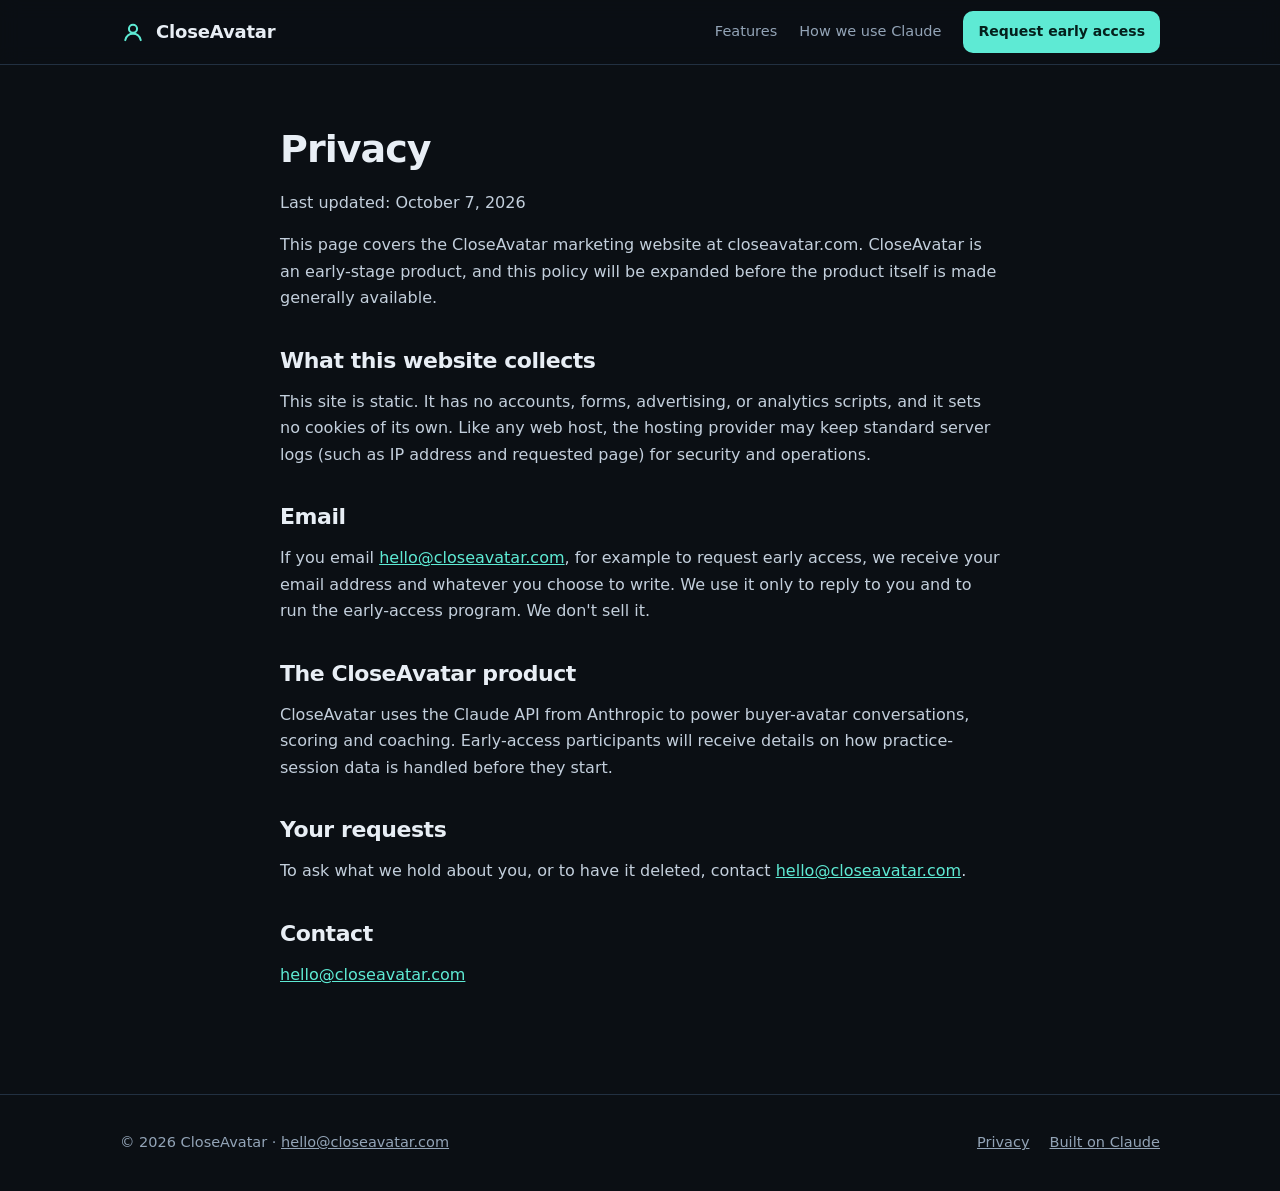
==== privacy.html @ 78d73f9f "Add CloseAvatar static marketing site Landing page, privacy page, styles, Pages workflow and deploy " ====
<!doctype html>
<html lang="en">
<head>
<meta charset="utf-8">
<meta name="viewport" content="width=device-width,initial-scale=1">
<title>Privacy — CloseAvatar</title>
<meta name="description" content="How CloseAvatar handles information on this website.">
<link rel="canonical" href="https://closeavatar.com/privacy.html">
<meta name="theme-color" content="#0b0f14">
<link rel="icon" href="/favicon.svg" type="image/svg+xml">
<meta property="og:type" content="website">
<meta property="og:title" content="Privacy — CloseAvatar">
<meta property="og:description" content="How CloseAvatar handles information on this website.">
<meta property="og:url" content="https://closeavatar.com/privacy.html">
<meta name="twitter:card" content="summary">
<link rel="stylesheet" href="/styles.css">
</head>
<body>
<a class="skip" href="#main">Skip to content</a>
<header class="nav"><div class="wrap">
  <a class="brand" href="/"><svg viewBox="0 0 32 32" aria-hidden="true"><circle cx="16" cy="12" r="5" fill="none" stroke="#5eead4" stroke-width="2.5"/><path d="M6.5 26c1-5 5-8 9.5-8s8.5 3 9.5 8" fill="none" stroke="#5eead4" stroke-width="2.5" stroke-linecap="round"/></svg>CloseAvatar</a>
  <nav aria-label="Primary">
    <a class="hide-sm" href="/#features">Features</a>
    <a class="hide-sm" href="/#claude">How we use Claude</a>
    <a class="btn sm" href="mailto:hello@closeavatar.com?subject=Early%20access%20request">Request early access</a>
  </nav>
</div></header>

<main id="main"><div class="wrap doc">
<h1>Privacy</h1>
<p>Last updated: October 7, 2026</p>
<p>This page covers the CloseAvatar marketing website at closeavatar.com. CloseAvatar is an early-stage product, and this policy will be expanded before the product itself is made generally available.</p>
<h2>What this website collects</h2>
<p>This site is static. It has no accounts, forms, advertising, or analytics scripts, and it sets no cookies of its own. Like any web host, the hosting provider may keep standard server logs (such as IP address and requested page) for security and operations.</p>
<h2>Email</h2>
<p>If you email <a href="mailto:hello@closeavatar.com">hello@closeavatar.com</a>, for example to request early access, we receive your email address and whatever you choose to write. We use it only to reply to you and to run the early-access program. We don't sell it.</p>
<h2>The CloseAvatar product</h2>
<p>CloseAvatar uses the Claude API from Anthropic to power buyer-avatar conversations, scoring and coaching. Early-access participants will receive details on how practice-session data is handled before they start.</p>
<h2>Your requests</h2>
<p>To ask what we hold about you, or to have it deleted, contact <a href="mailto:hello@closeavatar.com">hello@closeavatar.com</a>.</p>
<h2>Contact</h2>
<p><a href="mailto:hello@closeavatar.com">hello@closeavatar.com</a></p>
</div></main>
<footer><div class="wrap">
  <div>&copy; 2026 CloseAvatar &middot; <a href="mailto:hello@closeavatar.com">hello@closeavatar.com</a></div>
  <div class="links"><a href="/privacy.html">Privacy</a><a href="/#claude">Built on Claude</a></div>
</div></footer>
</body>
</html>
---- styles.css ----
:root{
  --bg:#0b0f14; --bg2:#10161e; --card:#141c26; --line:#223041;
  --text:#e8eef5; --muted:#93a4b7; --accent:#5eead4; --accent2:#f5b86b; --warn:#fb7185;
  --radius:14px; --max:1080px;
}
*{box-sizing:border-box}
html{scroll-behavior:smooth}
body{margin:0;background:var(--bg);color:var(--text);font:16px/1.65 system-ui,-apple-system,"Segoe UI",Roboto,Helvetica,Arial,sans-serif;-webkit-font-smoothing:antialiased}
a{color:var(--accent)}
.wrap{max-width:var(--max);margin:0 auto;padding:0 20px}
.skip{position:absolute;left:-999px}.skip:focus{left:12px;top:12px;background:#fff;color:#000;padding:8px 12px;z-index:99;border-radius:6px}

header.nav{position:sticky;top:0;z-index:10;background:rgba(11,15,20,.85);backdrop-filter:blur(10px);border-bottom:1px solid var(--line)}
.nav .wrap{display:flex;align-items:center;justify-content:space-between;height:64px;gap:16px}
.brand{display:flex;align-items:center;gap:10px;font-weight:700;letter-spacing:-.01em;color:var(--text);text-decoration:none;font-size:18px}
.brand svg{width:26px;height:26px}
.nav nav{display:flex;align-items:center;gap:22px}
.nav nav a{color:var(--muted);text-decoration:none;font-size:14.5px}
.nav nav a:hover{color:var(--text)}
.nav nav a.btn,.nav nav a.btn:hover{color:#04201c}

.btn{display:inline-block;background:var(--accent);color:#04201c;font-weight:600;padding:12px 20px;border-radius:10px;text-decoration:none;border:1px solid transparent;transition:transform .12s,filter .12s}
.btn:hover{filter:brightness(1.08);transform:translateY(-1px)}
.btn.ghost{background:transparent;color:var(--text);border-color:var(--line)}
.btn.ghost:hover{border-color:var(--muted)}
.btn.sm{padding:8px 14px;font-size:14px}

.hero{padding:88px 0 64px;background:radial-gradient(900px 400px at 75% -10%,rgba(94,234,212,.12),transparent 60%)}
.hero .wrap{display:grid;grid-template-columns:1.05fr .95fr;gap:48px;align-items:center}
.eyebrow{display:inline-block;font-size:13px;color:var(--accent);border:1px solid rgba(94,234,212,.35);padding:4px 12px;border-radius:99px;margin-bottom:20px}
h1{font-size:clamp(34px,5.2vw,54px);line-height:1.08;letter-spacing:-.025em;margin:0 0 20px}
h1 em{font-style:normal;color:var(--accent)}
.lede{font-size:18.5px;color:var(--muted);max-width:34em;margin:0 0 30px}
.cta-row{display:flex;gap:12px;flex-wrap:wrap}
.fine{font-size:13.5px;color:var(--muted);margin-top:16px}

.chat{background:var(--card);border:1px solid var(--line);border-radius:var(--radius);padding:18px;box-shadow:0 20px 60px rgba(0,0,0,.45)}
.chat-head{display:flex;justify-content:space-between;align-items:center;font-size:12.5px;color:var(--muted);padding-bottom:12px;border-bottom:1px solid var(--line);margin-bottom:14px}
.chat-head b{color:var(--text)}
.msg{max-width:88%;padding:10px 14px;border-radius:12px;font-size:14.5px;line-height:1.5;margin:0 0 10px}
.msg small{display:block;font-size:11px;letter-spacing:.06em;text-transform:uppercase;opacity:.7;margin-bottom:2px}
.msg.buyer{background:#1c2836;border-top-left-radius:4px}
.msg.rep{background:rgba(94,234,212,.14);margin-left:auto;border-top-right-radius:4px}
.coach{border:1px dashed rgba(245,184,107,.5);background:rgba(245,184,107,.07);border-radius:10px;padding:10px 14px;font-size:13.5px;color:#f3d9b4;margin-top:6px}
.coach b{color:var(--accent2)}

section{padding:80px 0}
section.alt{background:var(--bg2);border-top:1px solid var(--line);border-bottom:1px solid var(--line)}
.kicker{color:var(--accent);font-size:13px;font-weight:600;letter-spacing:.08em;text-transform:uppercase}
h2{font-size:clamp(28px,3.6vw,38px);line-height:1.15;letter-spacing:-.02em;margin:8px 0 14px}
.sub{color:var(--muted);max-width:40em;margin:0 0 40px;font-size:17.5px}
.grid3{display:grid;grid-template-columns:repeat(3,1fr);gap:20px}
.card{background:var(--card);border:1px solid var(--line);border-radius:var(--radius);padding:26px}
.card h3{margin:14px 0 8px;font-size:19px;letter-spacing:-.01em}
.card p{margin:0;color:var(--muted);font-size:15.5px}
.card ul{margin:14px 0 0;padding-left:18px;color:var(--muted);font-size:14.5px}
.ico{width:40px;height:40px;border-radius:10px;background:rgba(94,234,212,.12);display:grid;place-items:center;color:var(--accent)}
.ico svg{width:22px;height:22px}

.steps{display:grid;gap:18px;counter-reset:s}
.step{display:grid;grid-template-columns:56px 1fr;gap:20px;background:var(--card);border:1px solid var(--line);border-radius:var(--radius);padding:24px}
.step::before{counter-increment:s;content:counter(s);width:44px;height:44px;border-radius:50%;background:var(--accent);color:#04201c;font-weight:700;display:grid;place-items:center;font-size:18px}
.step h3{margin:2px 0 6px;font-size:19px}
.step p{margin:0;color:var(--muted)}
.note{margin-top:28px;color:var(--muted);font-size:15px;border-left:3px solid var(--accent);padding-left:16px;max-width:46em}

.loop{display:flex;flex-wrap:wrap;gap:10px;align-items:center;margin-top:28px}
.pill{border:1px solid var(--line);background:var(--card);padding:6px 14px;border-radius:99px;font-size:14px;color:var(--muted)}
.arrow{color:var(--accent)}

.cta{text-align:center;padding:96px 0;background:radial-gradient(700px 300px at 50% 0,rgba(94,234,212,.13),transparent 70%)}
.cta p{color:var(--muted);max-width:34em;margin:0 auto 28px;font-size:18px}

footer{border-top:1px solid var(--line);padding:36px 0;color:var(--muted);font-size:14.5px}
footer .wrap{display:flex;justify-content:space-between;gap:20px;flex-wrap:wrap}
footer a{color:var(--muted)}footer a:hover{color:var(--text)}
footer .links{display:flex;gap:20px}

.doc{padding:64px 0 90px;max-width:720px}
.doc h1{font-size:38px}
.doc h2{font-size:22px;margin-top:36px}
.doc p,.doc li{color:#c3cfdc}

@media (max-width:860px){
  .hero .wrap{grid-template-columns:1fr}
  .grid3{grid-template-columns:1fr}
  .nav nav a.hide-sm{display:none}
  section{padding:60px 0}.hero{padding:56px 0 40px}
  .step{grid-template-columns:1fr}
}
@media (prefers-reduced-motion:reduce){html{scroll-behavior:auto}.btn{transition:none}}
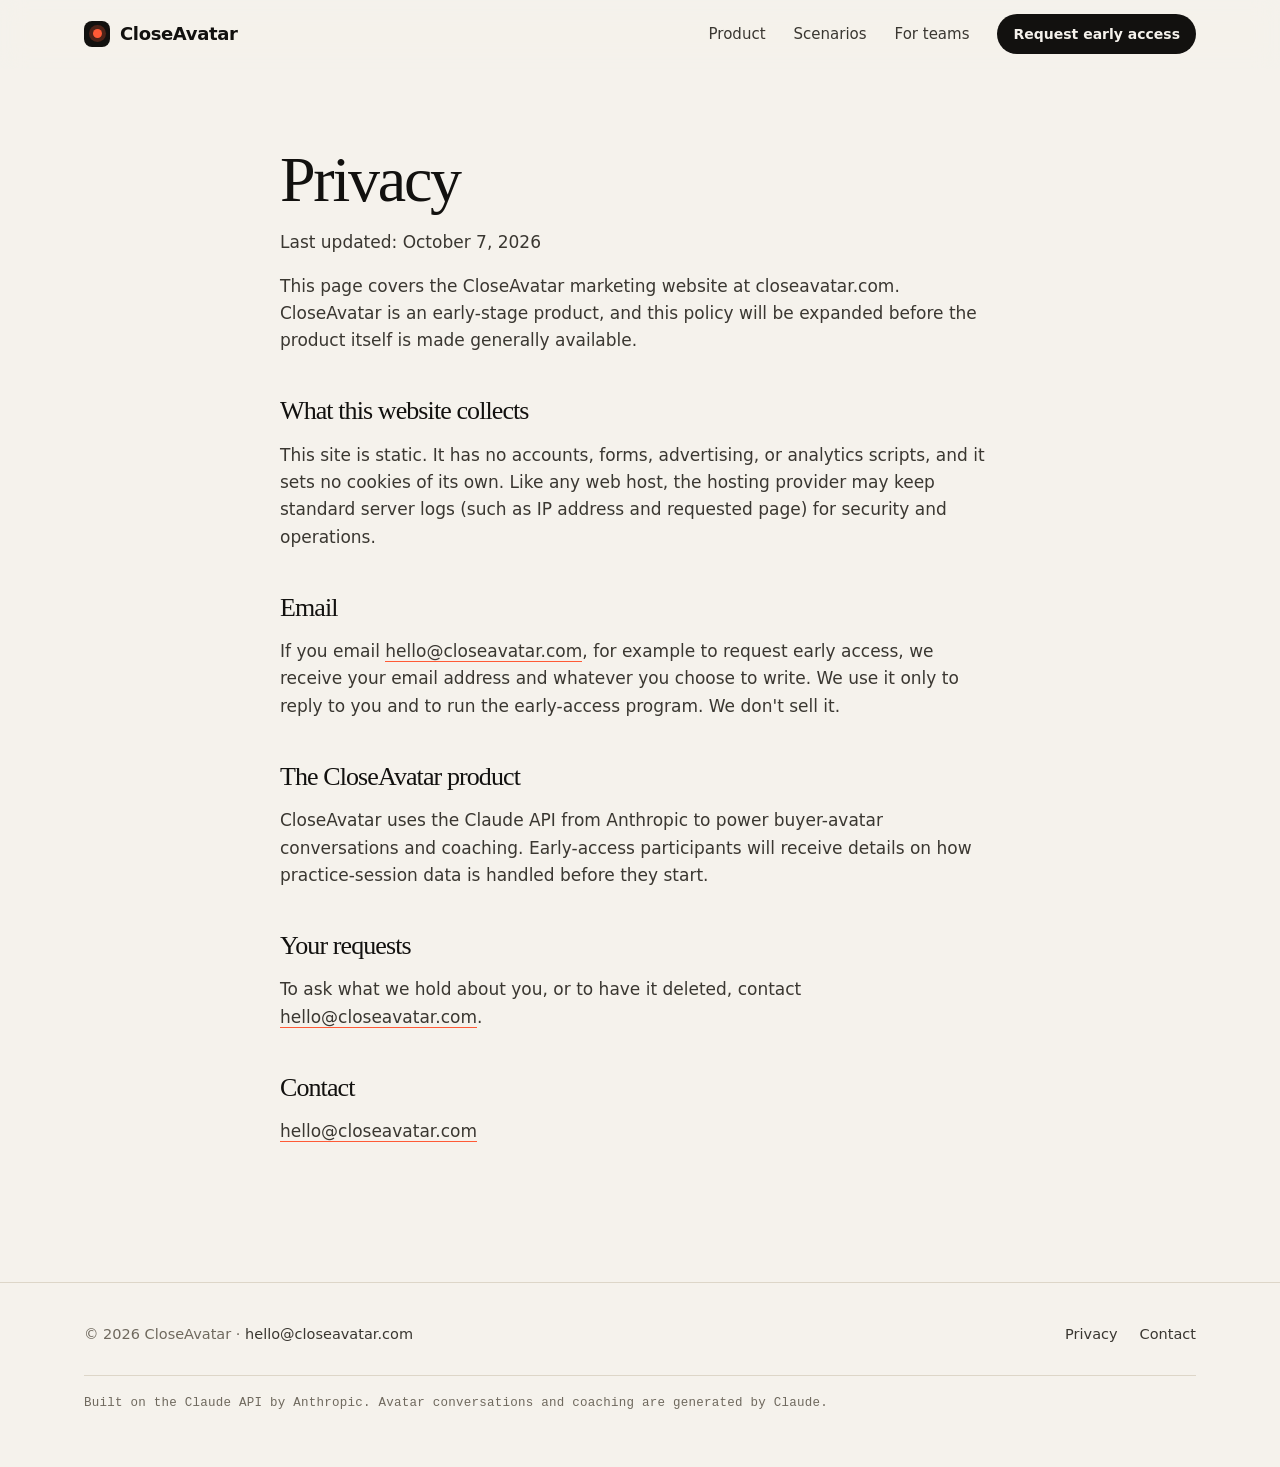
==== commit 535850a4: "Redesign landing page as premium B2B SaaS product page Sample-conversation product UI, pain/moment s" ====
--- a/privacy.html
+++ b/privacy.html
@@ -6,7 +6,7 @@
 <title>Privacy — CloseAvatar</title>
 <meta name="description" content="How CloseAvatar handles information on this website.">
 <link rel="canonical" href="https://closeavatar.com/privacy.html">
-<meta name="theme-color" content="#0b0f14">
+<meta name="theme-color" content="#f5f2ec">
 <link rel="icon" href="/favicon.svg" type="image/svg+xml">
 <meta property="og:type" content="website">
 <meta property="og:title" content="Privacy — CloseAvatar">
@@ -18,10 +18,11 @@
 <body>
 <a class="skip" href="#main">Skip to content</a>
 <header class="nav"><div class="wrap">
-  <a class="brand" href="/"><svg viewBox="0 0 32 32" aria-hidden="true"><circle cx="16" cy="12" r="5" fill="none" stroke="#5eead4" stroke-width="2.5"/><path d="M6.5 26c1-5 5-8 9.5-8s8.5 3 9.5 8" fill="none" stroke="#5eead4" stroke-width="2.5" stroke-linecap="round"/></svg>CloseAvatar</a>
+  <a class="brand" href="/"><span class="mark"><i></i></span>CloseAvatar</a>
   <nav aria-label="Primary">
-    <a class="hide-sm" href="/#features">Features</a>
-    <a class="hide-sm" href="/#claude">How we use Claude</a>
+    <a href="/#product">Product</a>
+    <a href="/#scenarios">Scenarios</a>
+    <a href="/#teams">For teams</a>
     <a class="btn sm" href="mailto:hello@closeavatar.com?subject=Early%20access%20request">Request early access</a>
   </nav>
 </div></header>
@@ -35,7 +36,7 @@
 <h2>Email</h2>
 <p>If you email <a href="mailto:hello@closeavatar.com">hello@closeavatar.com</a>, for example to request early access, we receive your email address and whatever you choose to write. We use it only to reply to you and to run the early-access program. We don't sell it.</p>
 <h2>The CloseAvatar product</h2>
-<p>CloseAvatar uses the Claude API from Anthropic to power buyer-avatar conversations, scoring and coaching. Early-access participants will receive details on how practice-session data is handled before they start.</p>
+<p>CloseAvatar uses the Claude API from Anthropic to power buyer-avatar conversations and coaching. Early-access participants will receive details on how practice-session data is handled before they start.</p>
 <h2>Your requests</h2>
 <p>To ask what we hold about you, or to have it deleted, contact <a href="mailto:hello@closeavatar.com">hello@closeavatar.com</a>.</p>
 <h2>Contact</h2>
@@ -43,7 +44,8 @@
 </div></main>
 <footer><div class="wrap">
   <div>&copy; 2026 CloseAvatar &middot; <a href="mailto:hello@closeavatar.com">hello@closeavatar.com</a></div>
-  <div class="links"><a href="/privacy.html">Privacy</a><a href="/#claude">Built on Claude</a></div>
+  <div class="links"><a href="/privacy.html">Privacy</a><a href="mailto:hello@closeavatar.com">Contact</a></div>
+  <div class="tech">Built on the Claude API by Anthropic. Avatar conversations and coaching are generated by Claude.</div>
 </div></footer>
 </body>
 </html>
--- a/styles.css
+++ b/styles.css
@@ -1,91 +1,205 @@
 :root{
-  --bg:#0b0f14; --bg2:#10161e; --card:#141c26; --line:#223041;
-  --text:#e8eef5; --muted:#93a4b7; --accent:#5eead4; --accent2:#f5b86b; --warn:#fb7185;
-  --radius:14px; --max:1080px;
+  --paper:#f5f2ec; --paper2:#ece7dd; --ink:#12110f; --ink2:#3a3731; --muted:#6f695e; --line:#ddd6c8;
+  --hot:#ff5a36; --hot-d:#e2431f;
+  --night:#0e1311; --night2:#151c19; --nline:#26312c; --ntext:#e9efe9; --nmute:#8fa097; --mint:#7ef0c6; --amber:#ffc46b; --rose:#ff8a80;
+  --serif:ui-serif,"Iowan Old Style","Palatino Linotype",Palatino,Georgia,serif;
+  --sans:ui-sans-serif,system-ui,-apple-system,"Segoe UI",Roboto,Helvetica,Arial,sans-serif;
+  --mono:ui-monospace,SFMono-Regular,Menlo,Consolas,monospace;
+  --max:1160px;
 }
 *{box-sizing:border-box}
 html{scroll-behavior:smooth}
-body{margin:0;background:var(--bg);color:var(--text);font:16px/1.65 system-ui,-apple-system,"Segoe UI",Roboto,Helvetica,Arial,sans-serif;-webkit-font-smoothing:antialiased}
-a{color:var(--accent)}
-.wrap{max-width:var(--max);margin:0 auto;padding:0 20px}
-.skip{position:absolute;left:-999px}.skip:focus{left:12px;top:12px;background:#fff;color:#000;padding:8px 12px;z-index:99;border-radius:6px}
-
-header.nav{position:sticky;top:0;z-index:10;background:rgba(11,15,20,.85);backdrop-filter:blur(10px);border-bottom:1px solid var(--line)}
-.nav .wrap{display:flex;align-items:center;justify-content:space-between;height:64px;gap:16px}
-.brand{display:flex;align-items:center;gap:10px;font-weight:700;letter-spacing:-.01em;color:var(--text);text-decoration:none;font-size:18px}
-.brand svg{width:26px;height:26px}
-.nav nav{display:flex;align-items:center;gap:22px}
-.nav nav a{color:var(--muted);text-decoration:none;font-size:14.5px}
-.nav nav a:hover{color:var(--text)}
-.nav nav a.btn,.nav nav a.btn:hover{color:#04201c}
-
-.btn{display:inline-block;background:var(--accent);color:#04201c;font-weight:600;padding:12px 20px;border-radius:10px;text-decoration:none;border:1px solid transparent;transition:transform .12s,filter .12s}
-.btn:hover{filter:brightness(1.08);transform:translateY(-1px)}
-.btn.ghost{background:transparent;color:var(--text);border-color:var(--line)}
-.btn.ghost:hover{border-color:var(--muted)}
-.btn.sm{padding:8px 14px;font-size:14px}
-
-.hero{padding:88px 0 64px;background:radial-gradient(900px 400px at 75% -10%,rgba(94,234,212,.12),transparent 60%)}
-.hero .wrap{display:grid;grid-template-columns:1.05fr .95fr;gap:48px;align-items:center}
-.eyebrow{display:inline-block;font-size:13px;color:var(--accent);border:1px solid rgba(94,234,212,.35);padding:4px 12px;border-radius:99px;margin-bottom:20px}
-h1{font-size:clamp(34px,5.2vw,54px);line-height:1.08;letter-spacing:-.025em;margin:0 0 20px}
-h1 em{font-style:normal;color:var(--accent)}
-.lede{font-size:18.5px;color:var(--muted);max-width:34em;margin:0 0 30px}
-.cta-row{display:flex;gap:12px;flex-wrap:wrap}
-.fine{font-size:13.5px;color:var(--muted);margin-top:16px}
-
-.chat{background:var(--card);border:1px solid var(--line);border-radius:var(--radius);padding:18px;box-shadow:0 20px 60px rgba(0,0,0,.45)}
-.chat-head{display:flex;justify-content:space-between;align-items:center;font-size:12.5px;color:var(--muted);padding-bottom:12px;border-bottom:1px solid var(--line);margin-bottom:14px}
-.chat-head b{color:var(--text)}
-.msg{max-width:88%;padding:10px 14px;border-radius:12px;font-size:14.5px;line-height:1.5;margin:0 0 10px}
-.msg small{display:block;font-size:11px;letter-spacing:.06em;text-transform:uppercase;opacity:.7;margin-bottom:2px}
-.msg.buyer{background:#1c2836;border-top-left-radius:4px}
-.msg.rep{background:rgba(94,234,212,.14);margin-left:auto;border-top-right-radius:4px}
-.coach{border:1px dashed rgba(245,184,107,.5);background:rgba(245,184,107,.07);border-radius:10px;padding:10px 14px;font-size:13.5px;color:#f3d9b4;margin-top:6px}
-.coach b{color:var(--accent2)}
-
-section{padding:80px 0}
-section.alt{background:var(--bg2);border-top:1px solid var(--line);border-bottom:1px solid var(--line)}
-.kicker{color:var(--accent);font-size:13px;font-weight:600;letter-spacing:.08em;text-transform:uppercase}
-h2{font-size:clamp(28px,3.6vw,38px);line-height:1.15;letter-spacing:-.02em;margin:8px 0 14px}
-.sub{color:var(--muted);max-width:40em;margin:0 0 40px;font-size:17.5px}
-.grid3{display:grid;grid-template-columns:repeat(3,1fr);gap:20px}
-.card{background:var(--card);border:1px solid var(--line);border-radius:var(--radius);padding:26px}
-.card h3{margin:14px 0 8px;font-size:19px;letter-spacing:-.01em}
-.card p{margin:0;color:var(--muted);font-size:15.5px}
-.card ul{margin:14px 0 0;padding-left:18px;color:var(--muted);font-size:14.5px}
-.ico{width:40px;height:40px;border-radius:10px;background:rgba(94,234,212,.12);display:grid;place-items:center;color:var(--accent)}
-.ico svg{width:22px;height:22px}
-
-.steps{display:grid;gap:18px;counter-reset:s}
-.step{display:grid;grid-template-columns:56px 1fr;gap:20px;background:var(--card);border:1px solid var(--line);border-radius:var(--radius);padding:24px}
-.step::before{counter-increment:s;content:counter(s);width:44px;height:44px;border-radius:50%;background:var(--accent);color:#04201c;font-weight:700;display:grid;place-items:center;font-size:18px}
-.step h3{margin:2px 0 6px;font-size:19px}
-.step p{margin:0;color:var(--muted)}
-.note{margin-top:28px;color:var(--muted);font-size:15px;border-left:3px solid var(--accent);padding-left:16px;max-width:46em}
-
-.loop{display:flex;flex-wrap:wrap;gap:10px;align-items:center;margin-top:28px}
-.pill{border:1px solid var(--line);background:var(--card);padding:6px 14px;border-radius:99px;font-size:14px;color:var(--muted)}
-.arrow{color:var(--accent)}
-
-.cta{text-align:center;padding:96px 0;background:radial-gradient(700px 300px at 50% 0,rgba(94,234,212,.13),transparent 70%)}
-.cta p{color:var(--muted);max-width:34em;margin:0 auto 28px;font-size:18px}
-
-footer{border-top:1px solid var(--line);padding:36px 0;color:var(--muted);font-size:14.5px}
-footer .wrap{display:flex;justify-content:space-between;gap:20px;flex-wrap:wrap}
-footer a{color:var(--muted)}footer a:hover{color:var(--text)}
-footer .links{display:flex;gap:20px}
-
-.doc{padding:64px 0 90px;max-width:720px}
-.doc h1{font-size:38px}
-.doc h2{font-size:22px;margin-top:36px}
-.doc p,.doc li{color:#c3cfdc}
-
-@media (max-width:860px){
-  .hero .wrap{grid-template-columns:1fr}
-  .grid3{grid-template-columns:1fr}
-  .nav nav a.hide-sm{display:none}
-  section{padding:60px 0}.hero{padding:56px 0 40px}
-  .step{grid-template-columns:1fr}
-}
-@media (prefers-reduced-motion:reduce){html{scroll-behavior:auto}.btn{transition:none}}
+body{margin:0;background:var(--paper);color:var(--ink);font:17px/1.6 var(--sans);-webkit-font-smoothing:antialiased;text-rendering:optimizeLegibility}
+a{color:inherit}
+.wrap{max-width:var(--max);margin:0 auto;padding:0 24px}
+.skip{position:absolute;left:-999px}.skip:focus{left:12px;top:12px;background:#fff;padding:8px 12px;z-index:99;border-radius:6px}
+
+/* nav */
+.nav{position:sticky;top:0;z-index:20;background:rgba(245,242,236,.82);backdrop-filter:saturate(1.4) blur(12px);border-bottom:1px solid transparent;animation:navline linear both;animation-timeline:scroll();animation-range:0 120px}
+@keyframes navline{to{border-bottom-color:var(--line)}}
+.nav .wrap{display:flex;align-items:center;justify-content:space-between;height:68px}
+.brand{display:flex;align-items:center;gap:10px;text-decoration:none;font-weight:700;font-size:18px;letter-spacing:-.02em}
+.mark{width:26px;height:26px;border-radius:8px;background:var(--ink);display:grid;place-items:center}
+.mark i{width:9px;height:9px;border-radius:50%;background:var(--hot);box-shadow:0 0 0 4px rgba(255,90,54,.25);animation:pulse 2.6s ease-in-out infinite}
+@keyframes pulse{50%{box-shadow:0 0 0 7px rgba(255,90,54,0)}}
+.nav nav{display:flex;align-items:center;gap:28px;font-size:15px}
+.nav nav a:not(.btn){text-decoration:none;color:var(--ink2)}
+.nav nav a:not(.btn):hover{color:var(--ink)}
+
+.btn{display:inline-flex;align-items:center;gap:8px;background:var(--ink);color:var(--paper);font-weight:600;font-size:15.5px;padding:13px 22px;border-radius:999px;text-decoration:none;transition:transform .2s cubic-bezier(.2,.8,.2,1),background .2s,box-shadow .2s}
+.btn:hover{background:var(--hot);transform:translateY(-2px);box-shadow:0 10px 24px -8px rgba(255,90,54,.6)}
+.btn .arr{transition:transform .2s}.btn:hover .arr{transform:translateX(4px)}
+.btn.sm{padding:9px 16px;font-size:14px}
+.btn.hot{background:var(--hot);color:#fff}.btn.hot:hover{background:var(--hot-d)}
+.link{font-weight:600;text-decoration:none;border-bottom:1.5px solid var(--ink);padding-bottom:1px}
+.link:hover{color:var(--hot);border-color:var(--hot)}
+
+/* hero */
+.hero{padding:76px 0 40px;position:relative;overflow:hidden}
+.hero::before{content:"";position:absolute;right:-10%;top:-20%;width:60vw;height:60vw;max-width:800px;max-height:800px;background:radial-gradient(closest-side,rgba(255,90,54,.16),transparent);pointer-events:none}
+.tag{display:inline-flex;align-items:center;gap:8px;font:600 12.5px var(--mono);letter-spacing:.04em;text-transform:uppercase;color:var(--ink2);margin-bottom:26px}
+.tag::before{content:"";width:8px;height:8px;background:var(--hot);border-radius:50%}
+h1,h2,h3{font-family:var(--serif);font-weight:500;letter-spacing:-.035em;margin:0}
+h1{font-size:clamp(42px,7vw,86px);line-height:.98;max-width:13.5em}
+h1 em{font-style:italic;color:var(--hot)}
+.lede{font-size:clamp(18px,2vw,21px);line-height:1.5;color:var(--ink2);max-width:36em;margin:28px 0 36px}
+.cta-row{display:flex;flex-wrap:wrap;gap:22px;align-items:center}
+.small{font-size:14px;color:var(--muted);margin-top:18px}
+
+/* product window */
+.stage{margin-top:64px;perspective:1600px}
+.win{background:var(--night);color:var(--ntext);border-radius:20px;border:1px solid #000;box-shadow:0 60px 100px -40px rgba(14,19,17,.55),0 0 0 8px rgba(18,17,15,.04);overflow:hidden;transform:rotateX(2.5deg);transform-origin:50% 0;animation:rise 1s cubic-bezier(.2,.8,.2,1) both .1s}
+@keyframes rise{from{opacity:0;transform:translateY(40px) rotateX(8deg)}}
+.bar{display:flex;align-items:center;gap:14px;padding:14px 18px;border-bottom:1px solid var(--nline);font-size:13px;color:var(--nmute)}
+.dots{display:flex;gap:7px}.dots i{width:11px;height:11px;border-radius:50%;background:#2a3631}
+.bar .title{margin-left:6px;color:var(--ntext);font-weight:600}
+.bar .rec{margin-left:auto;display:flex;align-items:center;gap:8px;font:12px var(--mono);letter-spacing:.04em}
+.rec b{width:8px;height:8px;border-radius:50%;background:var(--hot);animation:blink 1.4s infinite}
+@keyframes blink{50%{opacity:.25}}
+.body{display:grid;grid-template-columns:280px 1fr 300px}
+.col{padding:22px;border-right:1px solid var(--nline)}.col:last-child{border:0}
+.lab{font:600 11px var(--mono);letter-spacing:.1em;text-transform:uppercase;color:var(--nmute);margin:0 0 14px}
+.avatar{display:flex;gap:12px;align-items:center;margin-bottom:18px}
+.face{width:48px;height:48px;border-radius:50%;background:conic-gradient(from 200deg,#ff8a5c,#ffc46b,#7ef0c6,#ff8a5c);display:grid;place-items:center;color:#0e1311;font-weight:800;font-size:17px;flex:none}
+.avatar b{display:block;font-size:15px}.avatar span{font-size:13px;color:var(--nmute)}
+.kv{display:grid;gap:12px;font-size:13.5px}
+.kv div{padding:11px 12px;border:1px solid var(--nline);border-radius:10px;background:var(--night2)}
+.kv em{display:block;font:600 10.5px var(--mono);letter-spacing:.08em;text-transform:uppercase;color:var(--nmute);font-style:normal;margin-bottom:3px}
+.kv .hid{border-style:dashed;border-color:rgba(255,196,107,.45)}.kv .hid em{color:var(--amber)}
+
+.convo{display:flex;flex-direction:column;gap:12px;min-height:420px}
+.m{max-width:84%;padding:12px 15px;border-radius:14px;font-size:15px;line-height:1.5;opacity:0;animation:pop .5s cubic-bezier(.2,.8,.2,1) forwards}
+.m small{display:block;font:600 10.5px var(--mono);letter-spacing:.08em;text-transform:uppercase;opacity:.6;margin-bottom:3px}
+.m.b{background:var(--night2);border:1px solid var(--nline);border-top-left-radius:4px}
+.m.r{background:#1b3a2f;border:1px solid #27503f;margin-left:auto;border-top-right-radius:4px}
+.m.r .hl{background:rgba(126,240,198,.18);border-radius:4px;padding:0 3px;box-shadow:inset 0 -2px 0 var(--mint)}
+.m.r .bad{background:rgba(255,138,128,.18);box-shadow:inset 0 -2px 0 var(--rose);border-radius:4px;padding:0 3px}
+@keyframes pop{from{opacity:0;transform:translateY(12px) scale(.98)}to{opacity:1;transform:none}}
+.m:nth-child(1){animation-delay:.7s}.m:nth-child(2){animation-delay:1.7s}.m:nth-child(3){animation-delay:2.8s}.m:nth-child(4){animation-delay:3.9s}.m:nth-child(5){animation-delay:5s}
+.typing{display:inline-flex;gap:4px;padding:12px 15px;background:var(--night2);border:1px solid var(--nline);border-radius:14px;border-top-left-radius:4px;width:fit-content;opacity:0;animation:pop .4s forwards 5.9s}
+.typing i{width:6px;height:6px;border-radius:50%;background:var(--nmute);animation:bounce 1.1s infinite}.typing i:nth-child(2){animation-delay:.15s}.typing i:nth-child(3){animation-delay:.3s}
+@keyframes bounce{40%{transform:translateY(-4px);opacity:1}0%,80%,100%{opacity:.4}}
+
+.sig{margin-bottom:18px}
+.sig p{display:flex;justify-content:space-between;margin:0 0 7px;font-size:13.5px}.sig p span{color:var(--nmute);font:12px var(--mono)}
+.track{height:6px;border-radius:9px;background:#1f2a25;overflow:hidden}
+.track i{display:block;height:100%;border-radius:9px;width:0;animation:fill 1.4s cubic-bezier(.2,.8,.2,1) forwards}
+.t1 i{background:var(--mint);--w:78%;animation-delay:6s}.t2 i{background:var(--amber);--w:46%;animation-delay:6.2s}.t3 i{background:var(--rose);--w:24%;animation-delay:6.4s}
+@keyframes fill{to{width:var(--w)}}
+.coachnote{border:1px solid rgba(255,196,107,.4);background:rgba(255,196,107,.07);border-radius:12px;padding:13px 14px;font-size:13.5px;line-height:1.5;color:#f3dcb4;opacity:0;animation:pop .6s forwards 6.8s}
+.coachnote b{color:var(--amber)}
+.pb{display:flex;align-items:center;gap:6px;margin-top:10px;font:11px var(--mono);color:var(--nmute);letter-spacing:.03em}
+.pb svg{width:13px;height:13px}
+.foot-note{text-align:center;font:12px var(--mono);color:var(--muted);margin-top:22px;letter-spacing:.02em}
+
+/* sections */
+section{padding:120px 0}
+.eyebrow{font:600 12.5px var(--mono);letter-spacing:.08em;text-transform:uppercase;color:var(--hot);margin-bottom:18px}
+h2{font-size:clamp(34px,5vw,60px);line-height:1.02;max-width:15em}
+h2 em{font-style:italic;color:var(--hot)}
+.sub{font-size:19px;color:var(--ink2);max-width:36em;margin:22px 0 0}
+
+/* pain */
+.pain{padding:100px 0 40px}
+.pains{display:grid;grid-template-columns:repeat(3,1fr);margin-top:56px;border-top:1px solid var(--ink)}
+.pains div{padding:28px 28px 28px 0}.pains div+div{padding-left:28px;border-left:1px solid var(--line)}
+.pains b{font:600 12px var(--mono);color:var(--muted);letter-spacing:.06em}
+.pains h3{font-size:26px;line-height:1.15;margin:12px 0 10px}
+.pains p{margin:0;color:var(--ink2);font-size:16px}
+
+/* moments */
+.moment{display:grid;grid-template-columns:1fr 1.15fr;gap:72px;align-items:center;padding:70px 0}
+.moment.flip{grid-template-columns:1.15fr 1fr}.moment.flip .txt{order:2}
+.num{font:600 13px var(--mono);color:var(--hot);letter-spacing:.06em}
+.moment h3{font-size:clamp(30px,3.6vw,44px);line-height:1.05;margin:14px 0 18px}
+.moment p{color:var(--ink2);margin:0 0 14px;max-width:30em}
+.card{background:var(--night);color:var(--ntext);border-radius:20px;padding:26px;box-shadow:0 40px 70px -40px rgba(14,19,17,.6);transition:transform .4s cubic-bezier(.2,.8,.2,1)}
+.card:hover{transform:translateY(-6px) rotate(-.4deg)}
+.persona{display:grid;grid-template-columns:1fr 1fr;gap:12px}
+.persona .full{grid-column:1/-1}
+.persona div{padding:13px 14px;border:1px solid var(--nline);border-radius:12px;background:var(--night2);font-size:14.5px}
+.persona em{display:block;font:600 10.5px var(--mono);letter-spacing:.08em;text-transform:uppercase;color:var(--nmute);font-style:normal;margin-bottom:4px}
+.persona .hid{border:1px dashed rgba(255,196,107,.5)}.persona .hid em{color:var(--amber)}
+.mood{display:flex;gap:6px;margin-top:6px}.mood i{flex:1;height:5px;border-radius:5px;background:#26312c}.mood i.on{background:var(--amber)}
+.quote{font-family:var(--serif);font-size:20px;line-height:1.35;letter-spacing:-.01em;margin:0 0 20px;color:#fff}
+.quote span{color:var(--nmute);font:12px var(--mono);display:block;margin-top:8px;letter-spacing:.03em}
+
+.annot{font-size:15px}
+.line{padding:11px 14px;border-radius:12px;margin-bottom:8px}
+.line.b{background:var(--night2);border:1px solid var(--nline)}
+.line.r{background:#1b3a2f;border:1px solid #27503f}
+.line small{display:block;font:600 10.5px var(--mono);letter-spacing:.08em;text-transform:uppercase;opacity:.6;margin-bottom:3px}
+.mk{background:rgba(255,138,128,.2);box-shadow:inset 0 -2px 0 var(--rose);border-radius:3px;padding:0 2px}
+.fb{margin-top:14px;border:1px solid rgba(255,196,107,.4);background:rgba(255,196,107,.07);border-radius:14px;padding:16px 18px;color:#f3dcb4;font-size:14.5px;line-height:1.55}
+.fb b{color:var(--amber);display:block;font:600 11px var(--mono);letter-spacing:.08em;text-transform:uppercase;margin-bottom:6px}
+.fb .try{margin-top:10px;padding-top:10px;border-top:1px dashed rgba(255,196,107,.3);color:#fff}
+
+.drill h4{font:500 26px/1.15 var(--serif);letter-spacing:-.02em;margin:6px 0 16px;color:#fff}
+.drill .why{font-size:14px;color:var(--nmute);margin-bottom:18px}
+.drill .why b{color:var(--ntext);font-weight:600}
+.chips{display:flex;flex-wrap:wrap;gap:8px;margin-bottom:20px}
+.chips span{font:12px var(--mono);padding:6px 11px;border:1px solid var(--nline);border-radius:99px;color:var(--ntext);background:var(--night2)}
+.drill .go{display:flex;justify-content:space-between;align-items:center;padding-top:16px;border-top:1px solid var(--nline);font-size:14px;color:var(--nmute)}
+.drill .go b{background:var(--mint);color:#06231a;padding:8px 14px;border-radius:99px;font-size:13.5px}
+
+/* scenarios */
+.scen{background:var(--ink);color:var(--paper);border-radius:36px;margin:0 16px}
+.scen .eyebrow{color:var(--amber)}.scen .sub{color:#b9b3a6}
+.sgrid{display:grid;grid-template-columns:repeat(3,1fr);gap:1px;background:#2e2c27;border:1px solid #2e2c27;border-radius:20px;overflow:hidden;margin-top:56px}
+.sgrid a{background:var(--ink);padding:30px 28px 34px;text-decoration:none;position:relative;transition:background .25s;display:block}
+.sgrid a:hover{background:#1b1a17}
+.sgrid small{font:600 11.5px var(--mono);letter-spacing:.08em;text-transform:uppercase;color:var(--amber)}
+.sgrid h3{font-size:25px;line-height:1.15;margin:12px 0 10px;color:#fff}
+.sgrid p{margin:0;color:#b9b3a6;font-size:15.5px}
+.sgrid .q{font-family:var(--serif);font-style:italic;color:var(--paper);margin-top:16px;padding-top:14px;border-top:1px solid #2e2c27;font-size:16.5px}
+
+/* team */
+.team{display:grid;grid-template-columns:1fr 1.1fr;gap:72px;align-items:center}
+.pat{display:grid;gap:12px}
+.pat div{display:flex;gap:14px;align-items:flex-start;padding:14px 16px;border:1px solid var(--nline);background:var(--night2);border-radius:14px;font-size:14.5px;transition:transform .25s,border-color .25s}
+.pat div:hover{transform:translateX(6px);border-color:#3a4a43}
+.pat b{font:600 11px var(--mono);letter-spacing:.06em;text-transform:uppercase;padding:4px 8px;border-radius:6px;white-space:nowrap;margin-top:2px}
+.pat .a b{background:rgba(255,138,128,.16);color:var(--rose)}.pat .c b{background:rgba(255,196,107,.16);color:var(--amber)}.pat .d b{background:rgba(126,240,198,.16);color:var(--mint)}
+.pat span{color:var(--ntext)}
+
+/* cta */
+.final{text-align:center;padding:140px 0}
+.final h2{margin:0 auto;max-width:12em}
+.final .sub{margin:24px auto 40px}
+.final .btn{padding:17px 30px;font-size:17px}
+
+footer{border-top:1px solid var(--line);padding:40px 0 56px;font-size:14.5px;color:var(--muted)}
+footer .wrap{display:grid;grid-template-columns:1fr auto;gap:28px}
+footer a{text-decoration:none;color:var(--ink2)}footer a:hover{color:var(--hot)}
+footer .links{display:flex;gap:22px}
+footer .tech{grid-column:1/-1;font:12.5px var(--mono);letter-spacing:.02em;border-top:1px solid var(--line);padding-top:20px}
+
+/* privacy / doc */
+.doc{padding:80px 0 120px;max-width:720px}
+.doc h1{font-size:clamp(40px,6vw,64px);margin-bottom:10px}
+.doc h2{font-size:26px;margin:44px 0 8px;max-width:none}
+.doc p{color:var(--ink2)}.doc a{border-bottom:1.5px solid var(--hot);text-decoration:none}
+
+/* scroll reveal (progressive) */
+@supports (animation-timeline:view()){
+  .rv{animation:rv linear both;animation-timeline:view();animation-range:entry 0% entry 45%}
+  @keyframes rv{from{opacity:0;transform:translateY(36px)}to{opacity:1;transform:none}}
+}
+
+@media (max-width:1020px){
+  .body{grid-template-columns:1fr}.col{border-right:0;border-bottom:1px solid var(--nline)}
+  .moment,.moment.flip,.team{grid-template-columns:1fr;gap:40px}.moment.flip .txt{order:0}
+  .sgrid{grid-template-columns:1fr 1fr}
+}
+@media (max-width:720px){
+  section{padding:80px 0}.hero{padding:44px 0 24px}.stage{margin-top:44px}
+  .nav nav a:not(.btn){display:none}
+  .pains{grid-template-columns:1fr}.pains div+div{padding-left:0;border-left:0;border-top:1px solid var(--line)}
+  .sgrid{grid-template-columns:1fr}.scen{margin:0 8px;border-radius:26px}
+  .persona{grid-template-columns:1fr}
+  .m{max-width:94%}footer .wrap{grid-template-columns:1fr}
+}
+@media (prefers-reduced-motion:reduce){
+  *,*::before,*::after{animation-duration:.001s!important;animation-delay:0s!important;transition:none!important}
+  .m,.typing,.coachnote{opacity:1}.track i{width:var(--w)}
+}
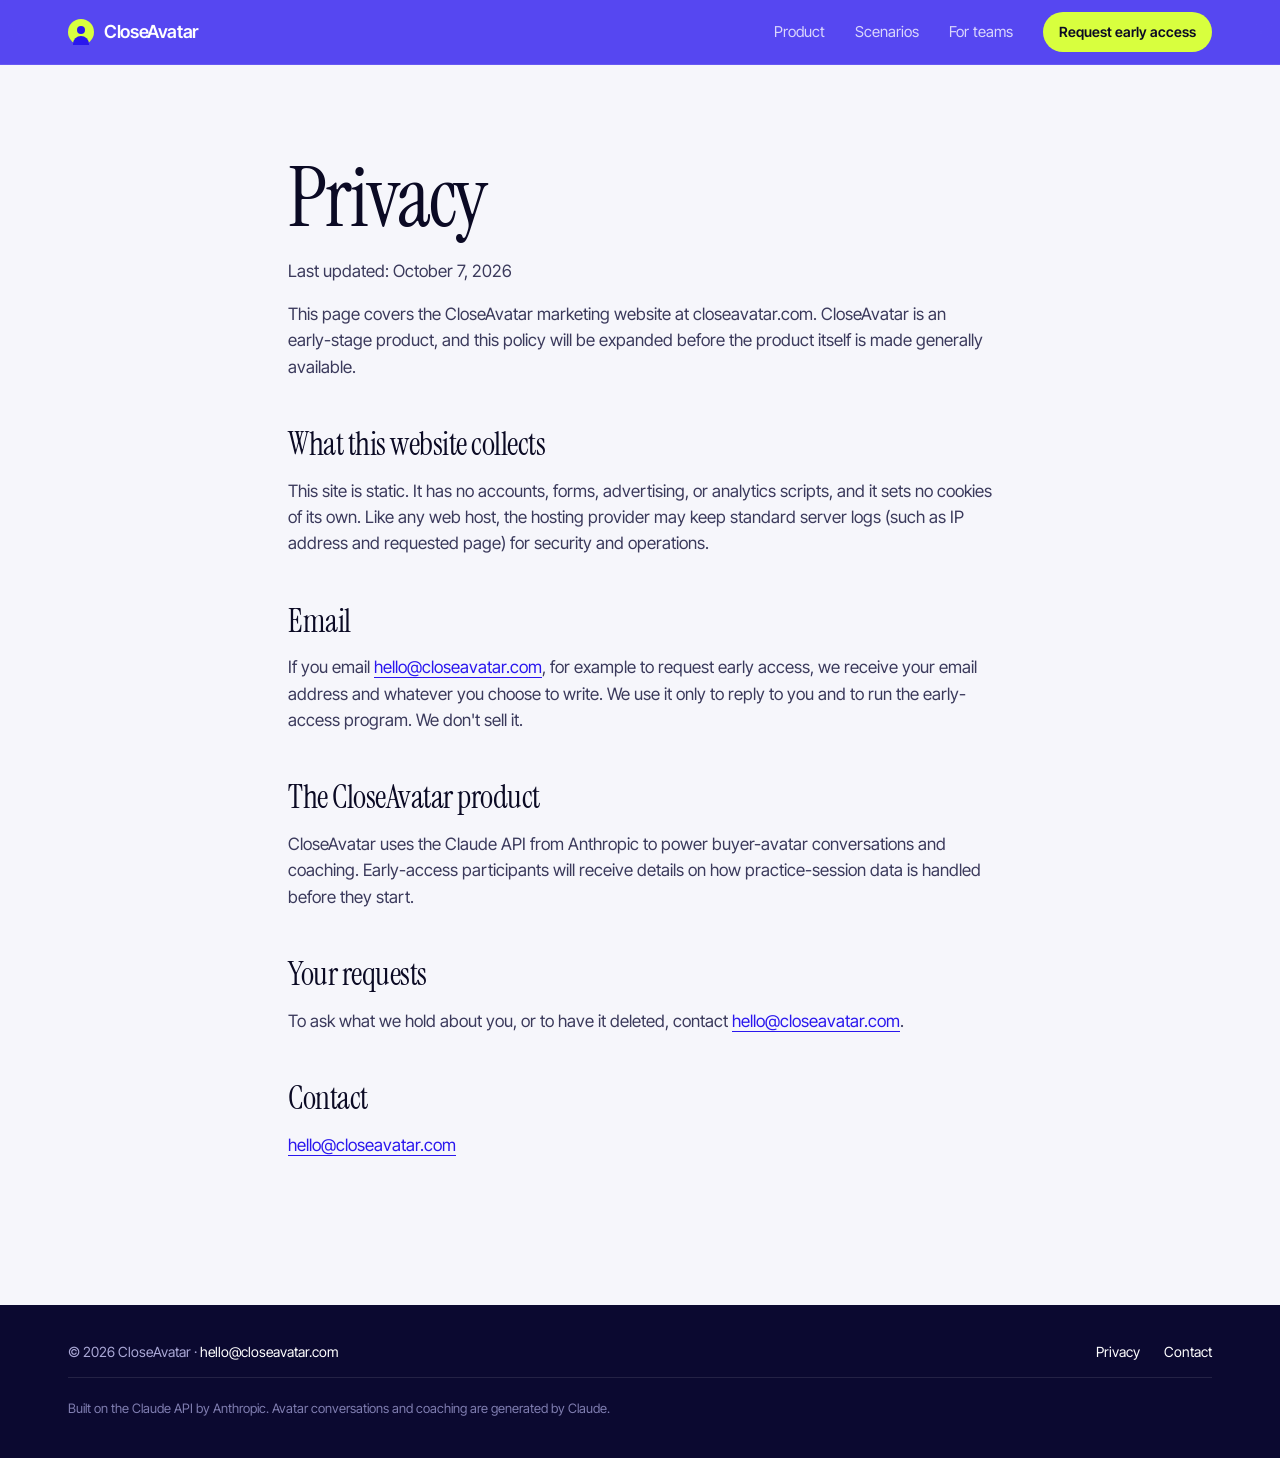
==== commit e1d9bd99: "Redesign landing page: ultramarine + signal-lime system, serif display type, realistic product mock " ====
--- a/privacy.html
+++ b/privacy.html
@@ -6,28 +6,30 @@
 <title>Privacy — CloseAvatar</title>
 <meta name="description" content="How CloseAvatar handles information on this website.">
 <link rel="canonical" href="https://closeavatar.com/privacy.html">
-<meta name="theme-color" content="#f5f2ec">
-<link rel="icon" href="/favicon.svg" type="image/svg+xml">
+<meta name="theme-color" content="#2a17ee">
+<link rel="icon" href="favicon.svg" type="image/svg+xml">
+<link rel="preload" href="fonts/instrument-serif-latin-400-normal.woff2" as="font" type="font/woff2" crossorigin>
+<link rel="preload" href="fonts/inter-tight-latin-wght-normal.woff2" as="font" type="font/woff2" crossorigin>
 <meta property="og:type" content="website">
 <meta property="og:title" content="Privacy — CloseAvatar">
 <meta property="og:description" content="How CloseAvatar handles information on this website.">
 <meta property="og:url" content="https://closeavatar.com/privacy.html">
 <meta name="twitter:card" content="summary">
-<link rel="stylesheet" href="/styles.css">
+<link rel="stylesheet" href="styles.css">
 </head>
 <body>
 <a class="skip" href="#main">Skip to content</a>
 <header class="nav"><div class="wrap">
-  <a class="brand" href="/"><span class="mark"><i></i></span>CloseAvatar</a>
+  <a class="brand" href="./"><span class="mark"></span>CloseAvatar</a>
   <nav aria-label="Primary">
-    <a href="/#product">Product</a>
-    <a href="/#scenarios">Scenarios</a>
-    <a href="/#teams">For teams</a>
+    <a href="./#product">Product</a>
+    <a href="./#scenarios">Scenarios</a>
+    <a href="./#teams">For teams</a>
     <a class="btn sm" href="mailto:hello@closeavatar.com?subject=Early%20access%20request">Request early access</a>
   </nav>
 </div></header>
 
-<main id="main"><div class="wrap doc">
+<main id="main"><div class="doc">
 <h1>Privacy</h1>
 <p>Last updated: October 7, 2026</p>
 <p>This page covers the CloseAvatar marketing website at closeavatar.com. CloseAvatar is an early-stage product, and this policy will be expanded before the product itself is made generally available.</p>
@@ -44,7 +46,7 @@
 </div></main>
 <footer><div class="wrap">
   <div>&copy; 2026 CloseAvatar &middot; <a href="mailto:hello@closeavatar.com">hello@closeavatar.com</a></div>
-  <div class="links"><a href="/privacy.html">Privacy</a><a href="mailto:hello@closeavatar.com">Contact</a></div>
+  <div class="links"><a href="privacy.html">Privacy</a><a href="mailto:hello@closeavatar.com">Contact</a></div>
   <div class="tech">Built on the Claude API by Anthropic. Avatar conversations and coaching are generated by Claude.</div>
 </div></footer>
 </body>
--- a/styles.css
+++ b/styles.css
@@ -1,205 +1,308 @@
+/* CloseAvatar — ultramarine + signal lime. Instrument Serif / Inter Tight / JetBrains Mono. */
+@font-face{font-family:"Instrument Serif";src:url(fonts/instrument-serif-latin-400-normal.woff2) format("woff2");font-weight:400;font-style:normal;font-display:swap}
+@font-face{font-family:"Instrument Serif";src:url(fonts/instrument-serif-latin-400-italic.woff2) format("woff2");font-weight:400;font-style:italic;font-display:swap}
+@font-face{font-family:"Inter Tight";src:url(fonts/inter-tight-latin-wght-normal.woff2) format("woff2");font-weight:100 900;font-display:swap}
+@font-face{font-family:"JetBrains Mono";src:url(fonts/jetbrains-mono-latin-wght-normal.woff2) format("woff2");font-weight:100 800;font-display:swap}
+
 :root{
-  --paper:#f5f2ec; --paper2:#ece7dd; --ink:#12110f; --ink2:#3a3731; --muted:#6f695e; --line:#ddd6c8;
-  --hot:#ff5a36; --hot-d:#e2431f;
-  --night:#0e1311; --night2:#151c19; --nline:#26312c; --ntext:#e9efe9; --nmute:#8fa097; --mint:#7ef0c6; --amber:#ffc46b; --rose:#ff8a80;
-  --serif:ui-serif,"Iowan Old Style","Palatino Linotype",Palatino,Georgia,serif;
-  --sans:ui-sans-serif,system-ui,-apple-system,"Segoe UI",Roboto,Helvetica,Arial,sans-serif;
-  --mono:ui-monospace,SFMono-Regular,Menlo,Consolas,monospace;
-  --max:1160px;
+  --blue:#2a17ee; --blue-d:#1c0fb8; --blue-l:#5b4dff; --night:#0b0930; --night2:#14114a;
+  --paper:#f6f6fb; --card:#fff; --ink:#0b0a24; --ink2:#3b3a5c; --muted:#6b6a8a; --line:#e4e3f1;
+  --lime:#d8ff3e; --lime-d:#b9e21c; --coral:#ff5a4a; --ok:#10a574;
+  --serif:"Instrument Serif",Georgia,"Times New Roman",serif;
+  --sans:"Inter Tight",ui-sans-serif,system-ui,-apple-system,"Segoe UI",Roboto,sans-serif;
+  --mono:"JetBrains Mono",ui-monospace,SFMono-Regular,Menlo,monospace;
+  --max:1200px; --ease:cubic-bezier(.2,.8,.2,1);
 }
 *{box-sizing:border-box}
-html{scroll-behavior:smooth}
-body{margin:0;background:var(--paper);color:var(--ink);font:17px/1.6 var(--sans);-webkit-font-smoothing:antialiased;text-rendering:optimizeLegibility}
+html{scroll-behavior:smooth;scroll-padding-top:80px}
+body{margin:0;background:var(--paper);color:var(--ink);font:17px/1.55 var(--sans);-webkit-font-smoothing:antialiased;text-rendering:optimizeLegibility;overflow-x:hidden}
 a{color:inherit}
-.wrap{max-width:var(--max);margin:0 auto;padding:0 24px}
-.skip{position:absolute;left:-999px}.skip:focus{left:12px;top:12px;background:#fff;padding:8px 12px;z-index:99;border-radius:6px}
-
-/* nav */
-.nav{position:sticky;top:0;z-index:20;background:rgba(245,242,236,.82);backdrop-filter:saturate(1.4) blur(12px);border-bottom:1px solid transparent;animation:navline linear both;animation-timeline:scroll();animation-range:0 120px}
-@keyframes navline{to{border-bottom-color:var(--line)}}
-.nav .wrap{display:flex;align-items:center;justify-content:space-between;height:68px}
-.brand{display:flex;align-items:center;gap:10px;text-decoration:none;font-weight:700;font-size:18px;letter-spacing:-.02em}
-.mark{width:26px;height:26px;border-radius:8px;background:var(--ink);display:grid;place-items:center}
-.mark i{width:9px;height:9px;border-radius:50%;background:var(--hot);box-shadow:0 0 0 4px rgba(255,90,54,.25);animation:pulse 2.6s ease-in-out infinite}
-@keyframes pulse{50%{box-shadow:0 0 0 7px rgba(255,90,54,0)}}
-.nav nav{display:flex;align-items:center;gap:28px;font-size:15px}
-.nav nav a:not(.btn){text-decoration:none;color:var(--ink2)}
-.nav nav a:not(.btn):hover{color:var(--ink)}
-
-.btn{display:inline-flex;align-items:center;gap:8px;background:var(--ink);color:var(--paper);font-weight:600;font-size:15.5px;padding:13px 22px;border-radius:999px;text-decoration:none;transition:transform .2s cubic-bezier(.2,.8,.2,1),background .2s,box-shadow .2s}
-.btn:hover{background:var(--hot);transform:translateY(-2px);box-shadow:0 10px 24px -8px rgba(255,90,54,.6)}
-.btn .arr{transition:transform .2s}.btn:hover .arr{transform:translateX(4px)}
+img,svg{display:block;max-width:100%}
+.wrap{max-width:var(--max);margin:0 auto;padding:0 28px}
+.skip{position:absolute;left:-999px}.skip:focus{left:12px;top:12px;background:#fff;color:var(--ink);padding:8px 12px;z-index:99;border-radius:6px}
+:focus-visible{outline:2px solid var(--lime);outline-offset:3px;border-radius:4px}
+::selection{background:var(--lime);color:var(--ink)}
+
+h1,h2,h3{font-family:var(--serif);font-weight:400;letter-spacing:-.015em;margin:0;line-height:1.02}
+h1 em,h2 em{font-style:italic}
+.eyebrow{font:500 12px/1 var(--mono);letter-spacing:.12em;text-transform:uppercase;color:var(--blue);display:inline-flex;align-items:center;gap:10px;margin-bottom:22px}
+.eyebrow::before{content:"";width:22px;height:1.5px;background:currentColor}
+.sub{font-size:19px;color:var(--ink2);max-width:540px;margin:20px 0 0}
+
+/* ---------- nav ---------- */
+.nav{position:sticky;top:0;z-index:30;background:rgba(42,23,238,.78);backdrop-filter:saturate(1.6) blur(14px);-webkit-backdrop-filter:saturate(1.6) blur(14px);color:#fff;border-bottom:1px solid rgba(255,255,255,.1)}
+.nav .wrap{display:flex;align-items:center;justify-content:space-between;height:64px}
+.brand{display:flex;align-items:center;gap:10px;text-decoration:none;font-weight:600;font-size:18px;letter-spacing:-.02em}
+.mark{width:26px;height:26px;border-radius:50%;background:var(--lime);position:relative;flex:none}
+.mark::before{content:"";position:absolute;left:50%;top:7px;width:8px;height:8px;margin-left:-4px;border-radius:50%;background:var(--blue)}
+.mark::after{content:"";position:absolute;left:5px;right:5px;bottom:0;height:9px;border-radius:9px 9px 0 0;background:var(--blue)}
+.nav nav{display:flex;align-items:center;gap:30px;font-size:15px}
+.nav nav a:not(.btn){text-decoration:none;color:rgba(255,255,255,.78);transition:color .2s}
+.nav nav a:not(.btn):hover{color:#fff}
+
+.btn{display:inline-flex;align-items:center;gap:10px;background:var(--lime);color:var(--ink);font-weight:600;font-size:16px;padding:14px 24px;border-radius:999px;text-decoration:none;transition:transform .25s var(--ease),box-shadow .25s,background .2s;white-space:nowrap}
+.btn:hover{transform:translateY(-2px);box-shadow:0 14px 30px -10px rgba(216,255,62,.7);background:#e6ff7a}
+.btn .arr{transition:transform .25s var(--ease)}.btn:hover .arr{transform:translateX(4px)}
 .btn.sm{padding:9px 16px;font-size:14px}
-.btn.hot{background:var(--hot);color:#fff}.btn.hot:hover{background:var(--hot-d)}
-.link{font-weight:600;text-decoration:none;border-bottom:1.5px solid var(--ink);padding-bottom:1px}
-.link:hover{color:var(--hot);border-color:var(--hot)}
-
-/* hero */
-.hero{padding:76px 0 40px;position:relative;overflow:hidden}
-.hero::before{content:"";position:absolute;right:-10%;top:-20%;width:60vw;height:60vw;max-width:800px;max-height:800px;background:radial-gradient(closest-side,rgba(255,90,54,.16),transparent);pointer-events:none}
-.tag{display:inline-flex;align-items:center;gap:8px;font:600 12.5px var(--mono);letter-spacing:.04em;text-transform:uppercase;color:var(--ink2);margin-bottom:26px}
-.tag::before{content:"";width:8px;height:8px;background:var(--hot);border-radius:50%}
-h1,h2,h3{font-family:var(--serif);font-weight:500;letter-spacing:-.035em;margin:0}
-h1{font-size:clamp(42px,7vw,86px);line-height:.98;max-width:13.5em}
-h1 em{font-style:italic;color:var(--hot)}
-.lede{font-size:clamp(18px,2vw,21px);line-height:1.5;color:var(--ink2);max-width:36em;margin:28px 0 36px}
-.cta-row{display:flex;flex-wrap:wrap;gap:22px;align-items:center}
-.small{font-size:14px;color:var(--muted);margin-top:18px}
-
-/* product window */
-.stage{margin-top:64px;perspective:1600px}
-.win{background:var(--night);color:var(--ntext);border-radius:20px;border:1px solid #000;box-shadow:0 60px 100px -40px rgba(14,19,17,.55),0 0 0 8px rgba(18,17,15,.04);overflow:hidden;transform:rotateX(2.5deg);transform-origin:50% 0;animation:rise 1s cubic-bezier(.2,.8,.2,1) both .1s}
-@keyframes rise{from{opacity:0;transform:translateY(40px) rotateX(8deg)}}
-.bar{display:flex;align-items:center;gap:14px;padding:14px 18px;border-bottom:1px solid var(--nline);font-size:13px;color:var(--nmute)}
-.dots{display:flex;gap:7px}.dots i{width:11px;height:11px;border-radius:50%;background:#2a3631}
-.bar .title{margin-left:6px;color:var(--ntext);font-weight:600}
-.bar .rec{margin-left:auto;display:flex;align-items:center;gap:8px;font:12px var(--mono);letter-spacing:.04em}
-.rec b{width:8px;height:8px;border-radius:50%;background:var(--hot);animation:blink 1.4s infinite}
+.btn.dark{background:var(--ink);color:#fff}.btn.dark:hover{background:var(--blue);box-shadow:0 14px 30px -10px rgba(42,23,238,.6)}
+.ghost{color:#fff;text-decoration:none;font-weight:500;padding:14px 4px;border-bottom:1.5px solid rgba(255,255,255,.4);transition:border-color .2s}
+.ghost:hover{border-color:var(--lime)}
+
+/* ---------- hero ---------- */
+.hero{background:var(--blue);color:#fff;position:relative;padding:64px 0 0;margin-bottom:0}
+.hero::before{content:"";position:absolute;inset:0;background:
+  radial-gradient(900px 500px at 85% -10%,rgba(124,108,255,.65),transparent 70%),
+  radial-gradient(700px 400px at 0% 100%,rgba(11,9,48,.45),transparent 70%);pointer-events:none}
+.hero::after{content:"";position:absolute;inset:0;background-image:linear-gradient(rgba(255,255,255,.07) 1px,transparent 1px),linear-gradient(90deg,rgba(255,255,255,.07) 1px,transparent 1px);background-size:72px 72px;-webkit-mask-image:linear-gradient(#000 0%,transparent 70%);mask-image:linear-gradient(#000 0%,transparent 70%);pointer-events:none}
+.hero .wrap{position:relative;z-index:1}
+.pill{display:inline-flex;align-items:center;gap:10px;font:500 12px/1 var(--mono);letter-spacing:.08em;text-transform:uppercase;padding:9px 14px 9px 12px;border:1px solid rgba(255,255,255,.28);border-radius:999px;background:rgba(255,255,255,.08);margin-bottom:34px}
+.pill i{width:7px;height:7px;border-radius:50%;background:var(--lime);box-shadow:0 0 0 0 rgba(216,255,62,.6);animation:ping 2.4s infinite}
+@keyframes ping{70%{box-shadow:0 0 0 9px rgba(216,255,62,0)}100%{box-shadow:0 0 0 0 rgba(216,255,62,0)}}
+.hero h1{font-size:clamp(50px,8.6vw,124px);line-height:.94;letter-spacing:-.03em;max-width:15ch}
+.hero h1 em{color:var(--lime);position:relative;white-space:nowrap}
+.hero-row{display:flex;justify-content:space-between;align-items:flex-end;gap:48px;margin-top:36px;flex-wrap:wrap}
+.lede{font-size:clamp(18px,1.6vw,21px);line-height:1.5;color:rgba(255,255,255,.82);max-width:560px;margin:0}
+.cta-col{display:flex;flex-direction:column;gap:14px;align-items:flex-start}
+.cta-row{display:flex;align-items:center;gap:22px;flex-wrap:wrap}
+.small{font-size:14px;color:rgba(255,255,255,.65);margin:0}
+.small a{color:#fff;text-underline-offset:3px}
+
+.hero-load>*{animation:rise .9s var(--ease) both}
+.hero-load>:nth-child(2){animation-delay:.08s}.hero-load>:nth-child(3){animation-delay:.18s}
+@keyframes rise{from{opacity:0;transform:translateY(22px)}}
+
+/* ---------- product window ---------- */
+.stage{position:relative;margin:56px 0 -170px;z-index:2}
+.stage::before{content:"";position:absolute;left:8%;right:8%;top:10%;bottom:-6%;background:radial-gradient(closest-side,rgba(216,255,62,.35),transparent);filter:blur(40px);opacity:.55;z-index:-1}
+.win{background:#fbfbfe;color:var(--ink);border-radius:18px;box-shadow:0 0 0 1px rgba(255,255,255,.35),0 2px 4px rgba(11,9,48,.1),0 40px 90px -20px rgba(11,9,48,.6);overflow:hidden;animation:rise 1.1s .25s var(--ease) both}
+.win .bar{display:flex;align-items:center;gap:14px;padding:13px 18px;background:#fff;border-bottom:1px solid var(--line)}
+.dots{display:flex;gap:7px}.dots i{width:11px;height:11px;border-radius:50%;background:#dcdbea}
+.win .bar .title{font:500 12.5px var(--mono);color:var(--muted);letter-spacing:.02em}
+.rec{margin-left:auto;display:inline-flex;align-items:center;gap:8px;font:600 11px var(--mono);letter-spacing:.1em;color:var(--coral)}
+.rec b{width:8px;height:8px;border-radius:50%;background:var(--coral);animation:blink 1.6s infinite}
 @keyframes blink{50%{opacity:.25}}
-.body{display:grid;grid-template-columns:280px 1fr 300px}
-.col{padding:22px;border-right:1px solid var(--nline)}.col:last-child{border:0}
-.lab{font:600 11px var(--mono);letter-spacing:.1em;text-transform:uppercase;color:var(--nmute);margin:0 0 14px}
-.avatar{display:flex;gap:12px;align-items:center;margin-bottom:18px}
-.face{width:48px;height:48px;border-radius:50%;background:conic-gradient(from 200deg,#ff8a5c,#ffc46b,#7ef0c6,#ff8a5c);display:grid;place-items:center;color:#0e1311;font-weight:800;font-size:17px;flex:none}
-.avatar b{display:block;font-size:15px}.avatar span{font-size:13px;color:var(--nmute)}
-.kv{display:grid;gap:12px;font-size:13.5px}
-.kv div{padding:11px 12px;border:1px solid var(--nline);border-radius:10px;background:var(--night2)}
-.kv em{display:block;font:600 10.5px var(--mono);letter-spacing:.08em;text-transform:uppercase;color:var(--nmute);font-style:normal;margin-bottom:3px}
-.kv .hid{border-style:dashed;border-color:rgba(255,196,107,.45)}.kv .hid em{color:var(--amber)}
-
-.convo{display:flex;flex-direction:column;gap:12px;min-height:420px}
-.m{max-width:84%;padding:12px 15px;border-radius:14px;font-size:15px;line-height:1.5;opacity:0;animation:pop .5s cubic-bezier(.2,.8,.2,1) forwards}
-.m small{display:block;font:600 10.5px var(--mono);letter-spacing:.08em;text-transform:uppercase;opacity:.6;margin-bottom:3px}
-.m.b{background:var(--night2);border:1px solid var(--nline);border-top-left-radius:4px}
-.m.r{background:#1b3a2f;border:1px solid #27503f;margin-left:auto;border-top-right-radius:4px}
-.m.r .hl{background:rgba(126,240,198,.18);border-radius:4px;padding:0 3px;box-shadow:inset 0 -2px 0 var(--mint)}
-.m.r .bad{background:rgba(255,138,128,.18);box-shadow:inset 0 -2px 0 var(--rose);border-radius:4px;padding:0 3px}
-@keyframes pop{from{opacity:0;transform:translateY(12px) scale(.98)}to{opacity:1;transform:none}}
-.m:nth-child(1){animation-delay:.7s}.m:nth-child(2){animation-delay:1.7s}.m:nth-child(3){animation-delay:2.8s}.m:nth-child(4){animation-delay:3.9s}.m:nth-child(5){animation-delay:5s}
-.typing{display:inline-flex;gap:4px;padding:12px 15px;background:var(--night2);border:1px solid var(--nline);border-radius:14px;border-top-left-radius:4px;width:fit-content;opacity:0;animation:pop .4s forwards 5.9s}
-.typing i{width:6px;height:6px;border-radius:50%;background:var(--nmute);animation:bounce 1.1s infinite}.typing i:nth-child(2){animation-delay:.15s}.typing i:nth-child(3){animation-delay:.3s}
-@keyframes bounce{40%{transform:translateY(-4px);opacity:1}0%,80%,100%{opacity:.4}}
-
-.sig{margin-bottom:18px}
-.sig p{display:flex;justify-content:space-between;margin:0 0 7px;font-size:13.5px}.sig p span{color:var(--nmute);font:12px var(--mono)}
-.track{height:6px;border-radius:9px;background:#1f2a25;overflow:hidden}
-.track i{display:block;height:100%;border-radius:9px;width:0;animation:fill 1.4s cubic-bezier(.2,.8,.2,1) forwards}
-.t1 i{background:var(--mint);--w:78%;animation-delay:6s}.t2 i{background:var(--amber);--w:46%;animation-delay:6.2s}.t3 i{background:var(--rose);--w:24%;animation-delay:6.4s}
-@keyframes fill{to{width:var(--w)}}
-.coachnote{border:1px solid rgba(255,196,107,.4);background:rgba(255,196,107,.07);border-radius:12px;padding:13px 14px;font-size:13.5px;line-height:1.5;color:#f3dcb4;opacity:0;animation:pop .6s forwards 6.8s}
-.coachnote b{color:var(--amber)}
-.pb{display:flex;align-items:center;gap:6px;margin-top:10px;font:11px var(--mono);color:var(--nmute);letter-spacing:.03em}
-.pb svg{width:13px;height:13px}
-.foot-note{text-align:center;font:12px var(--mono);color:var(--muted);margin-top:22px;letter-spacing:.02em}
-
-/* sections */
-section{padding:120px 0}
-.eyebrow{font:600 12.5px var(--mono);letter-spacing:.08em;text-transform:uppercase;color:var(--hot);margin-bottom:18px}
-h2{font-size:clamp(34px,5vw,60px);line-height:1.02;max-width:15em}
-h2 em{font-style:italic;color:var(--hot)}
-.sub{font-size:19px;color:var(--ink2);max-width:36em;margin:22px 0 0}
-
-/* pain */
-.pain{padding:100px 0 40px}
-.pains{display:grid;grid-template-columns:repeat(3,1fr);margin-top:56px;border-top:1px solid var(--ink)}
-.pains div{padding:28px 28px 28px 0}.pains div+div{padding-left:28px;border-left:1px solid var(--line)}
-.pains b{font:600 12px var(--mono);color:var(--muted);letter-spacing:.06em}
-.pains h3{font-size:26px;line-height:1.15;margin:12px 0 10px}
-.pains p{margin:0;color:var(--ink2);font-size:16px}
-
-/* moments */
-.moment{display:grid;grid-template-columns:1fr 1.15fr;gap:72px;align-items:center;padding:70px 0}
-.moment.flip{grid-template-columns:1.15fr 1fr}.moment.flip .txt{order:2}
-.num{font:600 13px var(--mono);color:var(--hot);letter-spacing:.06em}
-.moment h3{font-size:clamp(30px,3.6vw,44px);line-height:1.05;margin:14px 0 18px}
-.moment p{color:var(--ink2);margin:0 0 14px;max-width:30em}
-.card{background:var(--night);color:var(--ntext);border-radius:20px;padding:26px;box-shadow:0 40px 70px -40px rgba(14,19,17,.6);transition:transform .4s cubic-bezier(.2,.8,.2,1)}
-.card:hover{transform:translateY(-6px) rotate(-.4deg)}
-.persona{display:grid;grid-template-columns:1fr 1fr;gap:12px}
+.body{display:grid;grid-template-columns:262px minmax(0,1fr) 332px}
+.pane{padding:22px 20px;min-width:0}
+.pane+.pane{border-left:1px solid var(--line)}
+.lab{font:500 11px/1 var(--mono);letter-spacing:.12em;text-transform:uppercase;color:var(--muted);margin:0 0 16px}
+
+.who{display:flex;gap:12px;align-items:center}
+.face{width:46px;height:46px;border-radius:50%;flex:none;display:grid;place-items:center;font:400 24px var(--serif);color:#fff;background:conic-gradient(from 210deg,#7d6cff,#2a17ee,#ff8a5c,#7d6cff);box-shadow:inset 0 0 0 2px rgba(255,255,255,.55)}
+.who b{display:block;font-size:16px;line-height:1.2}.who span{font-size:13px;color:var(--muted);line-height:1.35;display:block;margin-top:2px}
+.facts{margin:20px 0 0;display:grid;gap:14px}
+.facts div{font-size:13.5px;line-height:1.4;color:var(--ink2)}
+.facts em{display:block;font:500 10.5px var(--mono);letter-spacing:.1em;text-transform:uppercase;color:var(--muted);font-style:normal;margin-bottom:5px}
+.mood{display:flex;gap:4px;margin-top:6px}.mood i{height:5px;flex:1;border-radius:3px;background:var(--line)}.mood i.on{background:var(--ink)}
+.secret{border:1px dashed #c9c7e3;border-radius:10px;padding:11px 12px;background:repeating-linear-gradient(135deg,transparent 0 6px,rgba(42,23,238,.035) 6px 12px)}
+.secret em{color:var(--blue)}
+.redact{display:grid;gap:5px;margin-top:2px}.redact i{height:7px;border-radius:4px;background:#d9d7ee}.redact i:nth-child(1){width:92%}.redact i:nth-child(2){width:64%}
+.stages{margin:24px 0 0;padding:0;list-style:none;display:grid;gap:0;position:relative}
+.stages li{font-size:13px;color:var(--muted);padding:0 0 13px 22px;position:relative}
+.stages li::before{content:"";position:absolute;left:2px;top:5px;width:9px;height:9px;border-radius:50%;background:#fff;border:1.5px solid #c9c7e3;z-index:1}
+.stages li::after{content:"";position:absolute;left:6px;top:14px;bottom:-5px;width:1.5px;background:var(--line)}
+.stages li:last-child::after{display:none}
+.stages li.done{color:var(--ink2)}.stages li.done::before{background:var(--ink);border-color:var(--ink)}
+.stages li.now{color:var(--ink);font-weight:600}.stages li.now::before{background:var(--lime);border-color:var(--ink);box-shadow:0 0 0 4px rgba(216,255,62,.5)}
+
+.chat-head{display:flex;align-items:center;justify-content:space-between;margin-bottom:18px}
+.chat-head .lab{margin:0}
+.wave{display:flex;align-items:center;gap:3px;height:20px}
+.wave i{width:3px;border-radius:2px;background:var(--blue);animation:wv 1.2s ease-in-out infinite}
+.wave i:nth-child(1){height:6px}.wave i:nth-child(2){height:14px;animation-delay:.1s}.wave i:nth-child(3){height:9px;animation-delay:.2s}.wave i:nth-child(4){height:18px;animation-delay:.3s}.wave i:nth-child(5){height:8px;animation-delay:.4s}.wave i:nth-child(6){height:13px;animation-delay:.5s}.wave i:nth-child(7){height:6px;animation-delay:.6s}
+@keyframes wv{50%{transform:scaleY(.35)}}
+.time{font:500 12px var(--mono);color:var(--muted);margin-left:12px}
+.convo{display:flex;flex-direction:column;gap:12px}
+.m{max-width:88%;padding:12px 15px 13px;border-radius:16px;font-size:15px;line-height:1.45;position:relative;animation:pop .6s var(--ease) both}
+.m small{display:block;font:500 10.5px var(--mono);letter-spacing:.08em;text-transform:uppercase;margin-bottom:5px;opacity:.6}
+.m.b{background:#eeedf8;border-bottom-left-radius:5px;align-self:flex-start}
+.m.r{background:var(--ink);color:#fff;border-bottom-right-radius:5px;align-self:flex-end}
+.m.r small{opacity:.55}
+.m:nth-child(1){animation-delay:.9s}.m:nth-child(2){animation-delay:1.7s}.m:nth-child(3){animation-delay:2.5s}.m:nth-child(4){animation-delay:3.3s}.m:nth-child(5){animation-delay:4.1s}.typing{animation-delay:4.9s}
+@keyframes pop{from{opacity:0;transform:translateY(10px) scale(.98)}}
+.bad{background:linear-gradient(transparent 62%,rgba(255,90,74,.65) 62% 92%,transparent 92%);padding:0 1px}
+.good{background:linear-gradient(transparent 62%,rgba(216,255,62,.85) 62% 92%,transparent 92%);color:#fff;color:inherit}
+.m.r .good{background:linear-gradient(transparent 62%,rgba(216,255,62,.4) 62% 92%,transparent 92%)}
+.flag{position:absolute;right:-6px;top:-10px;background:var(--coral);color:#fff;font:600 10.5px var(--mono);padding:4px 8px;border-radius:999px;letter-spacing:.04em;box-shadow:0 6px 14px -4px rgba(255,90,74,.7)}
+.typing{align-self:flex-start;display:flex;gap:4px;padding:13px 15px;background:#eeedf8;border-radius:16px;border-bottom-left-radius:5px;animation:pop .6s var(--ease) 4.9s both}
+.typing i{width:6px;height:6px;border-radius:50%;background:#9a98c0;animation:dot 1.2s infinite}.typing i:nth-child(2){animation-delay:.15s}.typing i:nth-child(3){animation-delay:.3s}
+@keyframes dot{40%{transform:translateY(-4px);background:var(--blue)}}
+.composer{margin-top:20px;display:flex;align-items:center;gap:10px;border:1px solid var(--line);border-radius:12px;padding:9px 9px 9px 15px;background:#fff;font-size:14.5px;color:var(--muted)}
+.composer span{flex:1}.composer kbd{font:500 11px var(--mono);padding:4px 7px;border-radius:6px;background:var(--paper);border:1px solid var(--line);color:var(--muted)}
+.composer .mic{width:32px;height:32px;border-radius:50%;background:var(--blue);display:grid;place-items:center;color:#fff}
+
+.score{display:flex;align-items:center;gap:16px;margin-bottom:22px}
+.ring{--p:72;width:74px;height:74px;border-radius:50%;flex:none;background:conic-gradient(var(--blue) calc(var(--p)*1%),#e8e7f5 0);display:grid;place-items:center;position:relative;animation:ringin 1.6s 1.2s var(--ease) both}
+@property --p{syntax:"<number>";initial-value:0;inherits:false}
+@keyframes ringin{from{--p:0}}
+.ring::before{content:"";position:absolute;inset:7px;border-radius:50%;background:#fbfbfe}
+.ring b{position:relative;font:400 30px var(--serif)}
+.score p{margin:0;font-size:13.5px;color:var(--muted);line-height:1.4}.score p b{display:block;color:var(--ink);font-size:15px}
+.sig{margin-bottom:14px}
+.sig p{display:flex;justify-content:space-between;font-size:13.5px;margin:0 0 7px;color:var(--ink2)}
+.sig p span{font:500 11px var(--mono);letter-spacing:.04em}
+.track{height:6px;background:#e8e7f5;border-radius:4px;overflow:hidden}
+.track i{display:block;height:100%;border-radius:4px;transform-origin:left;animation:fill 1.4s var(--ease) both}
+.t1 i{width:86%;background:var(--ok);animation-delay:1.3s}.t1 span{color:var(--ok)}
+.t2 i{width:58%;background:var(--blue);animation-delay:1.45s}.t2 span{color:var(--blue)}
+.t3 i{width:34%;background:var(--coral);animation-delay:1.6s}.t3 span{color:var(--coral)}
+@keyframes fill{from{transform:scaleX(0)}}
+.coach{margin-top:20px;background:var(--night);color:#e9e8ff;border-radius:14px;padding:16px 16px 14px;position:relative;overflow:hidden;animation:pop .8s 3.6s var(--ease) both}
+.coach::before{content:"";position:absolute;right:-40px;top:-40px;width:130px;height:130px;background:radial-gradient(closest-side,rgba(91,77,255,.7),transparent)}
+.coach .k{position:relative;font:500 10.5px var(--mono);letter-spacing:.1em;text-transform:uppercase;color:var(--lime);margin:0 0 8px}
+.coach p{position:relative;margin:0;font-size:14px;line-height:1.5}
+.try{position:relative;margin-top:12px;padding:10px 12px;border-radius:9px;background:rgba(216,255,62,.12);border:1px solid rgba(216,255,62,.3);color:var(--lime);font-size:13.5px;line-height:1.45}
+.try b{font:500 10px var(--mono);letter-spacing:.1em;text-transform:uppercase;display:block;opacity:.75;margin-bottom:3px}
+.by{position:relative;display:inline-flex;align-items:center;gap:6px;margin-top:12px;font:500 10.5px var(--mono);letter-spacing:.06em;color:#a9a7d6;text-transform:uppercase}
+.by svg{width:11px;height:11px;color:var(--lime)}
+.cap{position:relative;z-index:3;text-align:center;font:500 11.5px var(--mono);letter-spacing:.04em;color:var(--muted);margin:200px 0 0}
+
+/* ---------- sections ---------- */
+section{position:relative}
+.pad{padding:110px 0}
+.problem{padding:170px 0 100px}
+.problem h2{font-size:clamp(40px,5.6vw,80px);max-width:15ch;letter-spacing:-.025em}
+.problem h2 em{color:var(--blue)}
+.pains{margin-top:72px;display:grid;grid-template-columns:repeat(3,1fr);border-top:1px solid var(--ink)}
+.pains div{padding:28px 32px 8px 0}
+.pains div+div{padding-left:32px;border-left:1px solid var(--line)}
+.pains b{font:500 12px var(--mono);color:var(--blue);letter-spacing:.1em}
+.pains h3{font-size:34px;margin:16px 0 12px;line-height:1.05}
+.pains p{color:var(--ink2);margin:0;font-size:16.5px}
+
+.product{padding:40px 0 130px}
+.moment{display:grid;grid-template-columns:minmax(0,5fr) minmax(0,6fr);gap:clamp(40px,7vw,110px);align-items:center;padding:70px 0}
+.moment.flip{grid-template-columns:minmax(0,6fr) minmax(0,5fr)}
+.moment.flip .txt{order:2}
+.num{font:500 12px/1 var(--mono);letter-spacing:.12em;color:var(--blue);margin-bottom:20px;display:flex;gap:12px;align-items:center}
+.num::after{content:"";height:1px;width:40px;background:var(--blue);opacity:.4}
+.txt h3{font-size:clamp(36px,4.4vw,58px);line-height:1;letter-spacing:-.02em}
+.txt p{color:var(--ink2);margin:20px 0 0;max-width:460px}
+.card{background:var(--card);border:1px solid var(--line);border-radius:20px;padding:26px;box-shadow:0 1px 2px rgba(11,10,36,.04),0 30px 60px -30px rgba(42,23,238,.25);position:relative}
+.card .lab{margin-bottom:18px}
+.quote{font:400 clamp(26px,2.6vw,34px)/1.12 var(--serif);margin:0;letter-spacing:-.01em}
+.quote span{display:block;font:500 11.5px var(--mono);letter-spacing:.04em;color:var(--muted);margin-top:14px}
+.persona{display:grid;grid-template-columns:1fr 1fr;gap:12px;margin-top:24px}
+.persona div{background:var(--paper);border-radius:12px;padding:13px 14px;font-size:14.5px;line-height:1.4}
+.persona em{display:block;font:500 10.5px var(--mono);letter-spacing:.1em;text-transform:uppercase;color:var(--muted);font-style:normal;margin-bottom:6px}
 .persona .full{grid-column:1/-1}
-.persona div{padding:13px 14px;border:1px solid var(--nline);border-radius:12px;background:var(--night2);font-size:14.5px}
-.persona em{display:block;font:600 10.5px var(--mono);letter-spacing:.08em;text-transform:uppercase;color:var(--nmute);font-style:normal;margin-bottom:4px}
-.persona .hid{border:1px dashed rgba(255,196,107,.5)}.persona .hid em{color:var(--amber)}
-.mood{display:flex;gap:6px;margin-top:6px}.mood i{flex:1;height:5px;border-radius:5px;background:#26312c}.mood i.on{background:var(--amber)}
-.quote{font-family:var(--serif);font-size:20px;line-height:1.35;letter-spacing:-.01em;margin:0 0 20px;color:#fff}
-.quote span{color:var(--nmute);font:12px var(--mono);display:block;margin-top:8px;letter-spacing:.03em}
-
-.annot{font-size:15px}
-.line{padding:11px 14px;border-radius:12px;margin-bottom:8px}
-.line.b{background:var(--night2);border:1px solid var(--nline)}
-.line.r{background:#1b3a2f;border:1px solid #27503f}
-.line small{display:block;font:600 10.5px var(--mono);letter-spacing:.08em;text-transform:uppercase;opacity:.6;margin-bottom:3px}
-.mk{background:rgba(255,138,128,.2);box-shadow:inset 0 -2px 0 var(--rose);border-radius:3px;padding:0 2px}
-.fb{margin-top:14px;border:1px solid rgba(255,196,107,.4);background:rgba(255,196,107,.07);border-radius:14px;padding:16px 18px;color:#f3dcb4;font-size:14.5px;line-height:1.55}
-.fb b{color:var(--amber);display:block;font:600 11px var(--mono);letter-spacing:.08em;text-transform:uppercase;margin-bottom:6px}
-.fb .try{margin-top:10px;padding-top:10px;border-top:1px dashed rgba(255,196,107,.3);color:#fff}
-
-.drill h4{font:500 26px/1.15 var(--serif);letter-spacing:-.02em;margin:6px 0 16px;color:#fff}
-.drill .why{font-size:14px;color:var(--nmute);margin-bottom:18px}
-.drill .why b{color:var(--ntext);font-weight:600}
-.chips{display:flex;flex-wrap:wrap;gap:8px;margin-bottom:20px}
-.chips span{font:12px var(--mono);padding:6px 11px;border:1px solid var(--nline);border-radius:99px;color:var(--ntext);background:var(--night2)}
-.drill .go{display:flex;justify-content:space-between;align-items:center;padding-top:16px;border-top:1px solid var(--nline);font-size:14px;color:var(--nmute)}
-.drill .go b{background:var(--mint);color:#06231a;padding:8px 14px;border-radius:99px;font-size:13.5px}
+.persona .hid{background:var(--night);color:#e9e8ff}.persona .hid em{color:var(--lime)}
+.card .line{padding:14px 16px;border-radius:14px;font-size:15.5px;line-height:1.45;margin-bottom:10px}
+.line small{display:block;font:500 10.5px var(--mono);letter-spacing:.08em;text-transform:uppercase;opacity:.55;margin-bottom:4px}
+.line.b{background:#eeedf8;margin-right:14%}.line.r{background:var(--ink);color:#fff;margin-left:8%}
+.fb{margin-top:16px;border-radius:14px;background:var(--night);color:#e9e8ff;padding:18px;font-size:15px;line-height:1.5;position:relative;overflow:hidden}
+.fb::before{content:"";position:absolute;right:-50px;top:-50px;width:160px;height:160px;background:radial-gradient(closest-side,rgba(91,77,255,.65),transparent)}
+.fb>*{position:relative}
+.fb .k{font:500 10.5px var(--mono);letter-spacing:.1em;text-transform:uppercase;color:var(--lime);display:block;margin-bottom:8px}
+.fb .try{margin-top:14px}
+
+.drill h4{font:400 clamp(26px,2.6vw,33px)/1.1 var(--serif);margin:0;letter-spacing:-.01em}
+.why{font-size:15px;color:var(--ink2);margin:16px 0 0}.why b{color:var(--ink)}
+.chips{display:flex;flex-wrap:wrap;gap:8px;margin-top:20px}
+.chips span{font:500 12px var(--mono);padding:7px 11px;border-radius:999px;border:1px solid var(--line);background:var(--paper);color:var(--ink2)}
+.go{margin-top:26px;padding-top:20px;border-top:1px solid var(--line);display:flex;justify-content:space-between;align-items:center;gap:12px}
+.go span{font-size:13.5px;color:var(--muted)}
+.go b{background:var(--blue);color:#fff;padding:11px 18px;border-radius:999px;font-size:14.5px;font-weight:600}
 
 /* scenarios */
-.scen{background:var(--ink);color:var(--paper);border-radius:36px;margin:0 16px}
-.scen .eyebrow{color:var(--amber)}.scen .sub{color:#b9b3a6}
-.sgrid{display:grid;grid-template-columns:repeat(3,1fr);gap:1px;background:#2e2c27;border:1px solid #2e2c27;border-radius:20px;overflow:hidden;margin-top:56px}
-.sgrid a{background:var(--ink);padding:30px 28px 34px;text-decoration:none;position:relative;transition:background .25s;display:block}
-.sgrid a:hover{background:#1b1a17}
-.sgrid small{font:600 11.5px var(--mono);letter-spacing:.08em;text-transform:uppercase;color:var(--amber)}
-.sgrid h3{font-size:25px;line-height:1.15;margin:12px 0 10px;color:#fff}
-.sgrid p{margin:0;color:#b9b3a6;font-size:15.5px}
-.sgrid .q{font-family:var(--serif);font-style:italic;color:var(--paper);margin-top:16px;padding-top:14px;border-top:1px solid #2e2c27;font-size:16.5px}
-
-/* team */
-.team{display:grid;grid-template-columns:1fr 1.1fr;gap:72px;align-items:center}
+.scen{background:var(--night);color:#fff;padding:120px 0;overflow:hidden}
+.scen::before{content:"";position:absolute;left:50%;top:-300px;width:1100px;height:600px;margin-left:-550px;background:radial-gradient(closest-side,rgba(42,23,238,.55),transparent);pointer-events:none}
+.scen .wrap{position:relative}
+.scen .eyebrow{color:var(--lime)}
+.scen h2{font-size:clamp(42px,6vw,88px);max-width:13ch;letter-spacing:-.025em}
+.scen h2 em{color:var(--lime)}
+.scen .sub{color:#aaa8d6}
+.sgrid{margin-top:64px;display:grid;grid-template-columns:repeat(3,1fr);gap:1px;background:rgba(255,255,255,.12);border:1px solid rgba(255,255,255,.12);border-radius:20px;overflow:hidden}
+.sgrid a{background:var(--night);padding:30px 28px 28px;text-decoration:none;display:flex;flex-direction:column;min-height:300px;position:relative;transition:background .3s}
+.sgrid a::after{content:"\2192";position:absolute;right:26px;top:26px;color:var(--lime);opacity:0;transform:translateX(-8px);transition:.3s var(--ease)}
+.sgrid a:hover{background:var(--night2)}.sgrid a:hover::after{opacity:1;transform:none}
+.sgrid small{font:500 11px var(--mono);letter-spacing:.12em;text-transform:uppercase;color:var(--lime)}
+.sgrid h3{font-size:32px;margin:16px 0 10px;line-height:1.05}
+.sgrid p{margin:0;color:#aaa8d6;font-size:15.5px}
+.sgrid .q{margin-top:auto;padding-top:26px;font:italic 400 21px/1.2 var(--serif);color:#fff;border-top:1px solid transparent}
+.sgrid .q::before{content:"";display:block;height:1px;background:rgba(255,255,255,.14);margin-bottom:18px}
+
+/* teams */
+.teams .row{display:grid;grid-template-columns:minmax(0,5fr) minmax(0,6fr);gap:clamp(40px,7vw,110px);align-items:center}
+.teams h2{font-size:clamp(40px,5vw,70px);letter-spacing:-.025em}
+.teams h2 em{color:var(--blue)}
+.link{display:inline-block;margin-top:30px;font-weight:600;text-decoration:none;border-bottom:2px solid var(--ink);padding-bottom:2px;transition:color .2s,border-color .2s}
+.link:hover{color:var(--blue);border-color:var(--blue)}
 .pat{display:grid;gap:12px}
-.pat div{display:flex;gap:14px;align-items:flex-start;padding:14px 16px;border:1px solid var(--nline);background:var(--night2);border-radius:14px;font-size:14.5px;transition:transform .25s,border-color .25s}
-.pat div:hover{transform:translateX(6px);border-color:#3a4a43}
-.pat b{font:600 11px var(--mono);letter-spacing:.06em;text-transform:uppercase;padding:4px 8px;border-radius:6px;white-space:nowrap;margin-top:2px}
-.pat .a b{background:rgba(255,138,128,.16);color:var(--rose)}.pat .c b{background:rgba(255,196,107,.16);color:var(--amber)}.pat .d b{background:rgba(126,240,198,.16);color:var(--mint)}
-.pat span{color:var(--ntext)}
-
-/* cta */
-.final{text-align:center;padding:140px 0}
-.final h2{margin:0 auto;max-width:12em}
-.final .sub{margin:24px auto 40px}
-.final .btn{padding:17px 30px;font-size:17px}
-
-footer{border-top:1px solid var(--line);padding:40px 0 56px;font-size:14.5px;color:var(--muted)}
-footer .wrap{display:grid;grid-template-columns:1fr auto;gap:28px}
-footer a{text-decoration:none;color:var(--ink2)}footer a:hover{color:var(--hot)}
-footer .links{display:flex;gap:22px}
-footer .tech{grid-column:1/-1;font:12.5px var(--mono);letter-spacing:.02em;border-top:1px solid var(--line);padding-top:20px}
-
-/* privacy / doc */
-.doc{padding:80px 0 120px;max-width:720px}
-.doc h1{font-size:clamp(40px,6vw,64px);margin-bottom:10px}
-.doc h2{font-size:26px;margin:44px 0 8px;max-width:none}
-.doc p{color:var(--ink2)}.doc a{border-bottom:1.5px solid var(--hot);text-decoration:none}
+.pat div{display:grid;grid-template-columns:78px 1fr;gap:16px;align-items:start;padding:16px;border-radius:14px;background:var(--paper);font-size:15px;line-height:1.45}
+.pat b{font:600 11px var(--mono);letter-spacing:.08em;text-transform:uppercase;padding:6px 0;border-radius:999px;text-align:center}
+.pat .a b{background:#ffe2de;color:#c8321f}.pat .c b{background:#ece9ff;color:var(--blue)}.pat .d b{background:#e0f7ec;color:#0b7a55}
+.card .by{color:var(--muted);margin-top:18px}.card .by svg{color:var(--blue)}
+
+/* final */
+.final{background:var(--blue);color:#fff;text-align:center;padding:140px 0 120px;overflow:hidden}
+.final::before{content:"";position:absolute;inset:0;background:radial-gradient(800px 420px at 50% 0%,rgba(124,108,255,.7),transparent 70%),radial-gradient(700px 400px at 50% 120%,rgba(11,9,48,.55),transparent 70%)}
+.final .wrap{position:relative}
+.final h2{font-size:clamp(46px,8vw,118px);line-height:.95;letter-spacing:-.03em;max-width:12ch;margin:0 auto}
+.final h2 em{color:var(--lime)}
+.final .sub{color:rgba(255,255,255,.8);margin:28px auto 40px}
+.final .mail{display:block;margin-top:26px;font:500 clamp(18px,2.2vw,24px) var(--mono);color:#fff;text-decoration:none;letter-spacing:-.01em}
+.final .mail span{border-bottom:1.5px solid var(--lime);padding-bottom:2px}
+.final .mail:hover span{background:var(--lime);color:var(--ink)}
+
+footer{background:var(--night);color:#aaa8d6;padding:36px 0 40px;font-size:14px}
+footer .wrap{display:flex;flex-wrap:wrap;gap:14px 36px;align-items:center;justify-content:space-between}
+footer a{text-decoration:none;color:#fff}footer a:hover{color:var(--lime)}
+footer .links{display:flex;gap:24px}
+footer .tech{flex-basis:100%;padding-top:20px;border-top:1px solid rgba(255,255,255,.1);font-size:13px;color:#7f7db0}
 
 /* scroll reveal (progressive) */
 @supports (animation-timeline:view()){
-  .rv{animation:rv linear both;animation-timeline:view();animation-range:entry 0% entry 45%}
-  @keyframes rv{from{opacity:0;transform:translateY(36px)}to{opacity:1;transform:none}}
-}
-
-@media (max-width:1020px){
-  .body{grid-template-columns:1fr}.col{border-right:0;border-bottom:1px solid var(--nline)}
-  .moment,.moment.flip,.team{grid-template-columns:1fr;gap:40px}.moment.flip .txt{order:0}
+  .rv{animation:rv linear both;animation-timeline:view();animation-range:entry 0% entry 40%}
+  @keyframes rv{from{opacity:0;transform:translateY(34px)}}
+}
+
+/* privacy / doc */
+.doc{padding:90px 28px 130px;max-width:760px;margin:0 auto}
+.doc h1{font-size:clamp(46px,7vw,84px);margin-bottom:14px;letter-spacing:-.025em}
+.doc h2{font-size:32px;margin:48px 0 10px}
+.doc p{color:var(--ink2)}.doc a{border-bottom:1.5px solid var(--blue);text-decoration:none;color:var(--blue)}
+
+/* ---------- responsive ---------- */
+@media (max-width:1060px){
+  .body{grid-template-columns:minmax(0,1fr) 320px}
+  .pane.side{display:none}
+  .pane.side+.pane{border-left:0}
+}
+@media (max-width:860px){
+  .wrap{padding:0 20px}
+  .nav nav a:not(.btn){display:none}
+  .hero{padding-top:56px}
+  .hero-row{margin-top:32px;gap:28px}
+  .stage{margin:48px 0 -120px}
+  .body{grid-template-columns:1fr}
+  .pane+.pane{border-left:0;border-top:1px solid var(--line)}
+  .m{max-width:94%}
+  .problem{padding:120px 0 70px}
+  .pains{grid-template-columns:1fr;margin-top:48px}
+  .pains div,.pains div+div{padding:26px 0;border-left:0}
+  .pains div+div{border-top:1px solid var(--line)}
+  .moment,.moment.flip{grid-template-columns:1fr;gap:34px;padding:44px 0}
+  .moment.flip .txt{order:0}
   .sgrid{grid-template-columns:1fr 1fr}
-}
-@media (max-width:720px){
-  section{padding:80px 0}.hero{padding:44px 0 24px}.stage{margin-top:44px}
-  .nav nav a:not(.btn){display:none}
-  .pains{grid-template-columns:1fr}.pains div+div{padding-left:0;border-left:0;border-top:1px solid var(--line)}
-  .sgrid{grid-template-columns:1fr}.scen{margin:0 8px;border-radius:26px}
+  .sgrid a{min-height:0}
+  .teams .row{grid-template-columns:1fr;gap:40px}
+  .pad{padding:80px 0}.scen{padding:80px 0}.final{padding:90px 0 80px}
+}
+@media (max-width:560px){
+  body{font-size:16px}
+  .nav .btn.sm{padding:8px 14px}
+  .hero h1{max-width:none}
+  .cta-row{gap:16px}
+  .btn{padding:13px 20px}
+  .win .bar .title{display:none}
+  .pane{padding:18px 16px}
+  .sgrid{grid-template-columns:1fr}
   .persona{grid-template-columns:1fr}
-  .m{max-width:94%}footer .wrap{grid-template-columns:1fr}
+  .card{padding:20px}
+  .pat div{grid-template-columns:1fr;gap:8px}.pat b{justify-self:start;padding:6px 12px}
+  .go{flex-direction:column;align-items:flex-start}
+  .flag{right:4px}
 }
 @media (prefers-reduced-motion:reduce){
-  *,*::before,*::after{animation-duration:.001s!important;animation-delay:0s!important;transition:none!important}
-  .m,.typing,.coachnote{opacity:1}.track i{width:var(--w)}
-}
+  *,*::before,*::after{animation:none!important;transition:none!important;scroll-behavior:auto!important}
+}
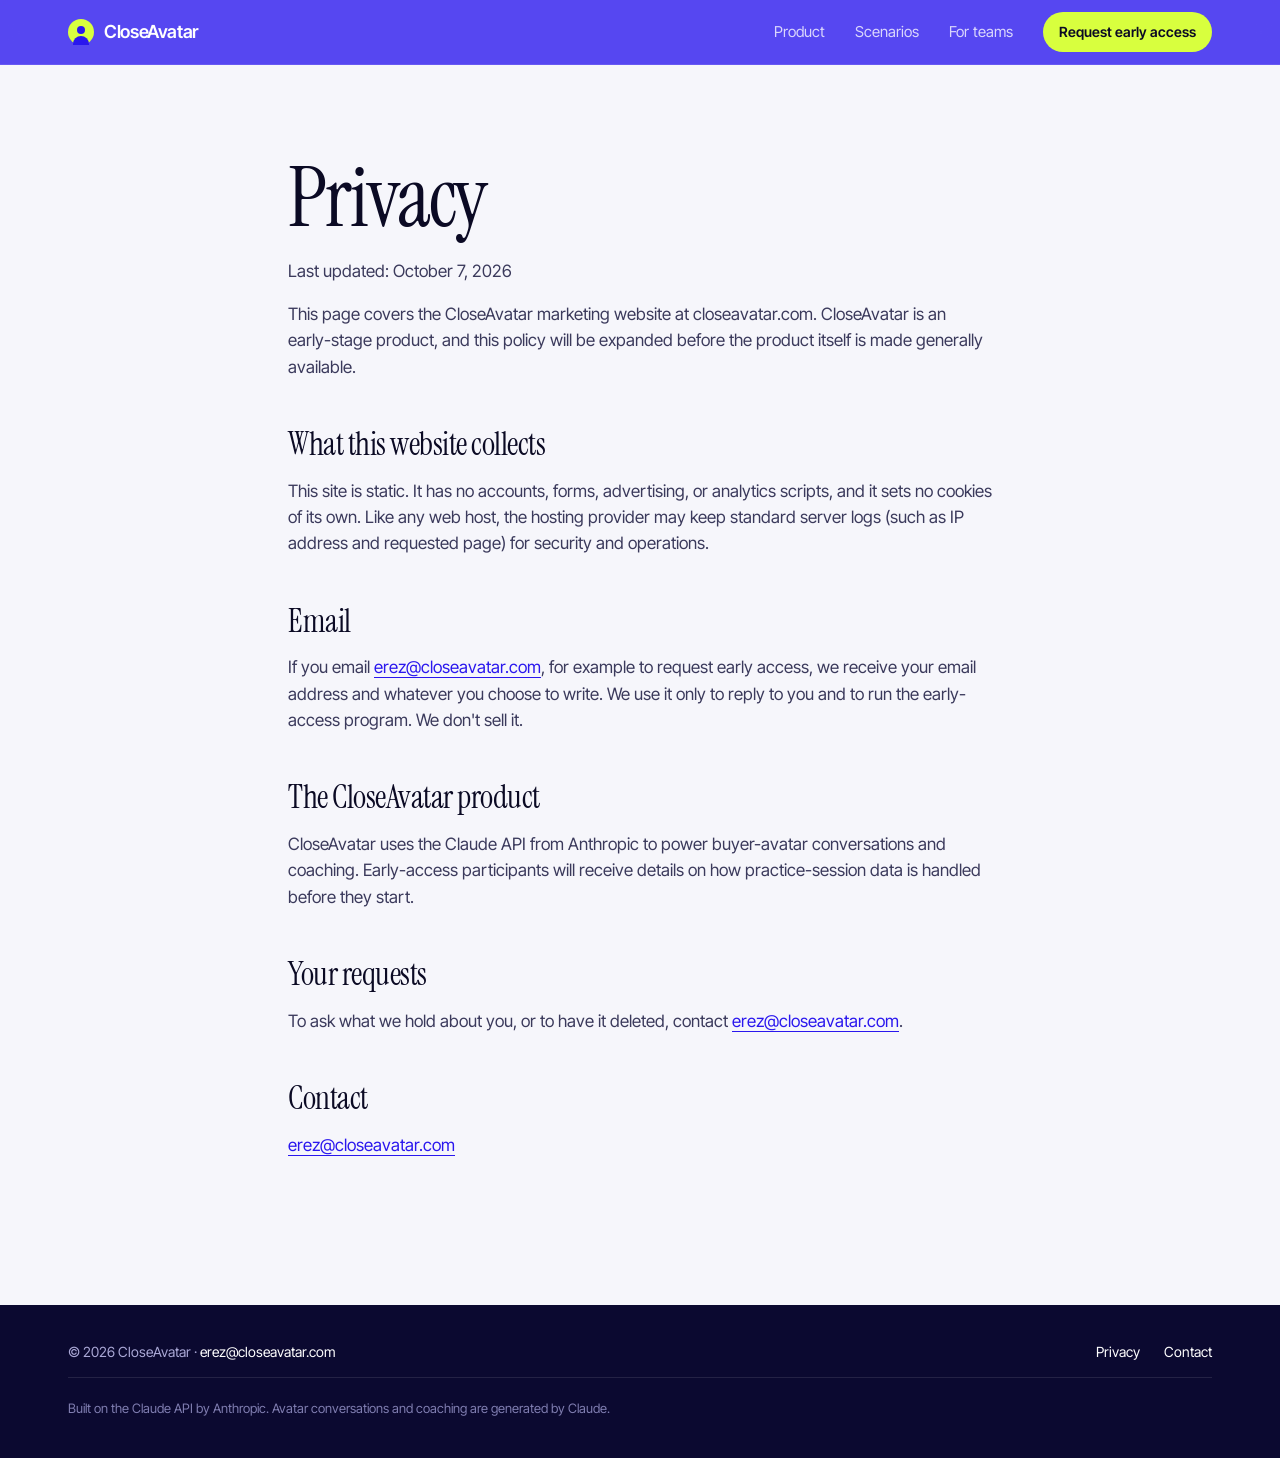
==== commit adcb6ea8: "Replace hello@ with erez@closeavatar.com Co-Authored-By: Claude Sonnet 5.5 <noreply@anthropic.com> C" ====
--- a/privacy.html
+++ b/privacy.html
@@ -25,7 +25,7 @@
     <a href="./#product">Product</a>
     <a href="./#scenarios">Scenarios</a>
     <a href="./#teams">For teams</a>
-    <a class="btn sm" href="mailto:hello@closeavatar.com?subject=Early%20access%20request">Request early access</a>
+    <a class="btn sm" href="mailto:erez@closeavatar.com?subject=Early%20access%20request">Request early access</a>
   </nav>
 </div></header>
 
@@ -36,17 +36,17 @@
 <h2>What this website collects</h2>
 <p>This site is static. It has no accounts, forms, advertising, or analytics scripts, and it sets no cookies of its own. Like any web host, the hosting provider may keep standard server logs (such as IP address and requested page) for security and operations.</p>
 <h2>Email</h2>
-<p>If you email <a href="mailto:hello@closeavatar.com">hello@closeavatar.com</a>, for example to request early access, we receive your email address and whatever you choose to write. We use it only to reply to you and to run the early-access program. We don't sell it.</p>
+<p>If you email <a href="mailto:erez@closeavatar.com">erez@closeavatar.com</a>, for example to request early access, we receive your email address and whatever you choose to write. We use it only to reply to you and to run the early-access program. We don't sell it.</p>
 <h2>The CloseAvatar product</h2>
 <p>CloseAvatar uses the Claude API from Anthropic to power buyer-avatar conversations and coaching. Early-access participants will receive details on how practice-session data is handled before they start.</p>
 <h2>Your requests</h2>
-<p>To ask what we hold about you, or to have it deleted, contact <a href="mailto:hello@closeavatar.com">hello@closeavatar.com</a>.</p>
+<p>To ask what we hold about you, or to have it deleted, contact <a href="mailto:erez@closeavatar.com">erez@closeavatar.com</a>.</p>
 <h2>Contact</h2>
-<p><a href="mailto:hello@closeavatar.com">hello@closeavatar.com</a></p>
+<p><a href="mailto:erez@closeavatar.com">erez@closeavatar.com</a></p>
 </div></main>
 <footer><div class="wrap">
-  <div>&copy; 2026 CloseAvatar &middot; <a href="mailto:hello@closeavatar.com">hello@closeavatar.com</a></div>
-  <div class="links"><a href="privacy.html">Privacy</a><a href="mailto:hello@closeavatar.com">Contact</a></div>
+  <div>&copy; 2026 CloseAvatar &middot; <a href="mailto:erez@closeavatar.com">erez@closeavatar.com</a></div>
+  <div class="links"><a href="privacy.html">Privacy</a><a href="mailto:erez@closeavatar.com">Contact</a></div>
   <div class="tech">Built on the Claude API by Anthropic. Avatar conversations and coaching are generated by Claude.</div>
 </div></footer>
 </body>
